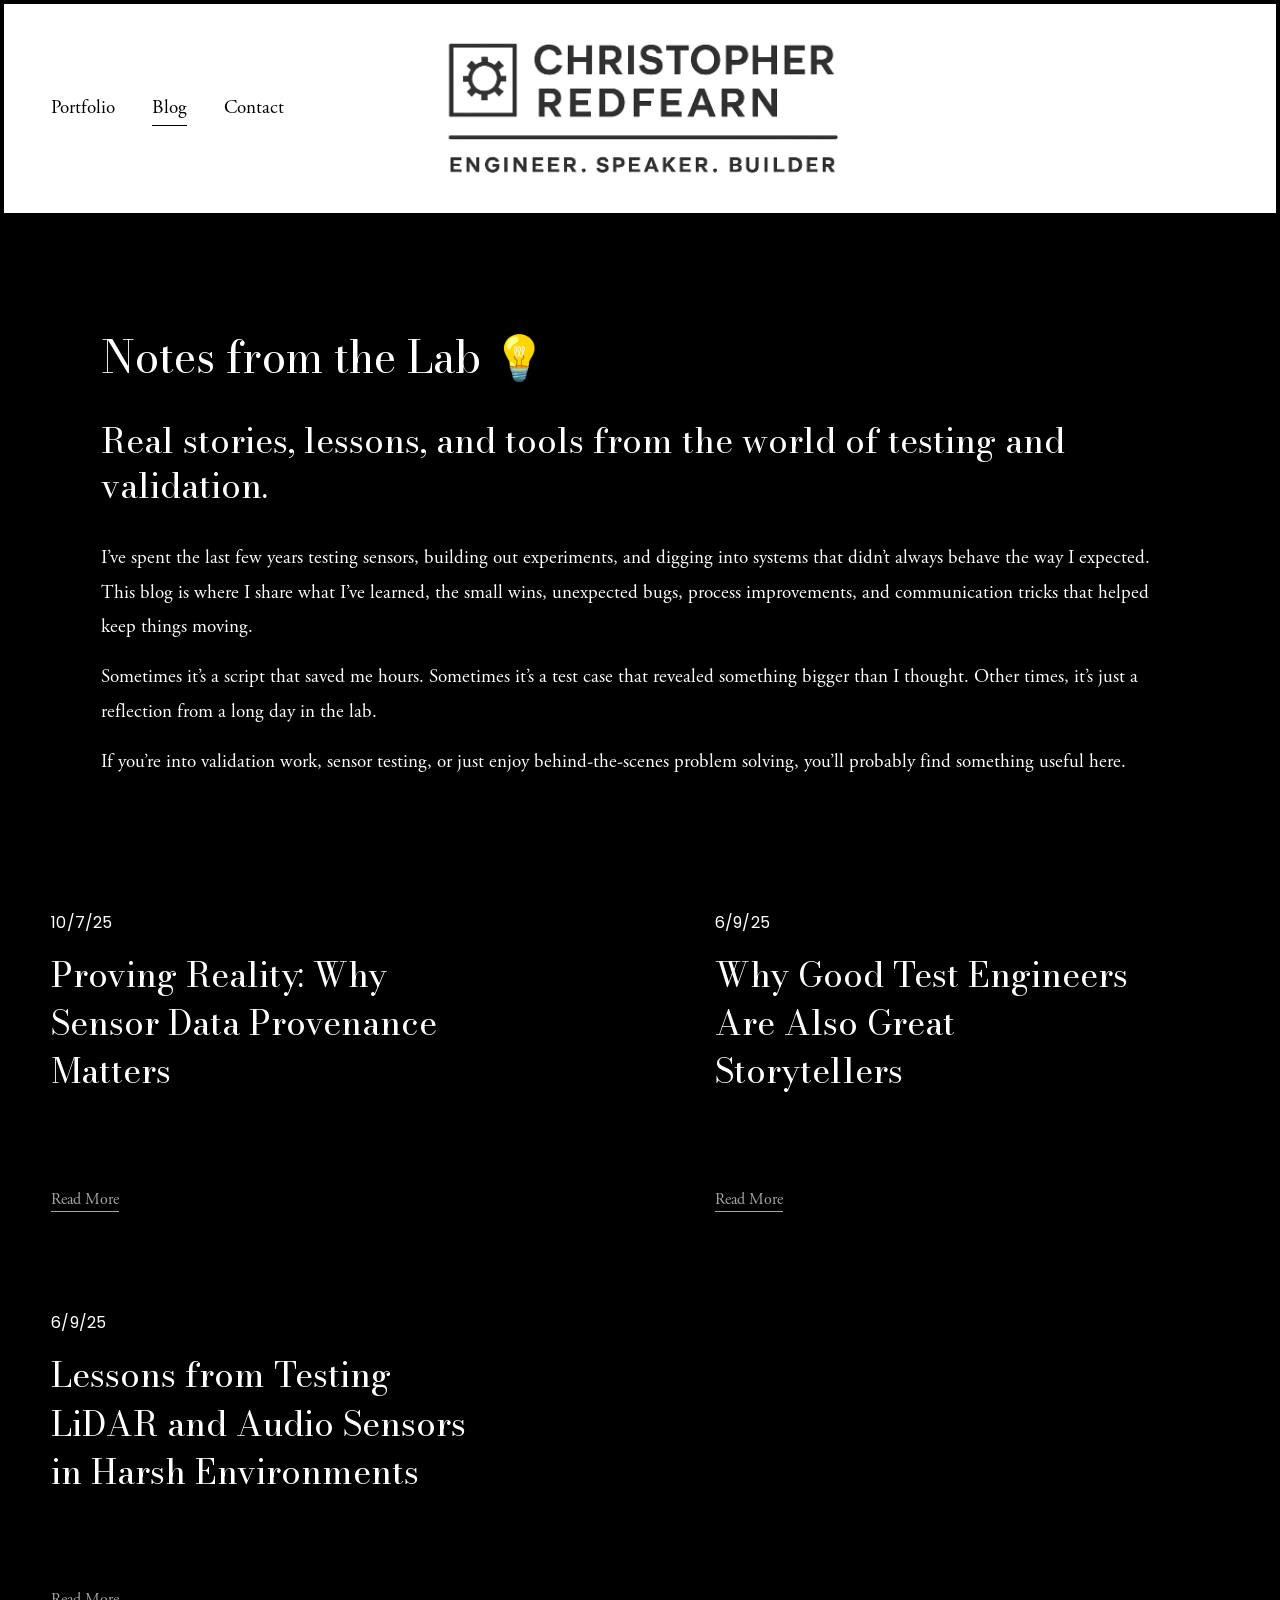
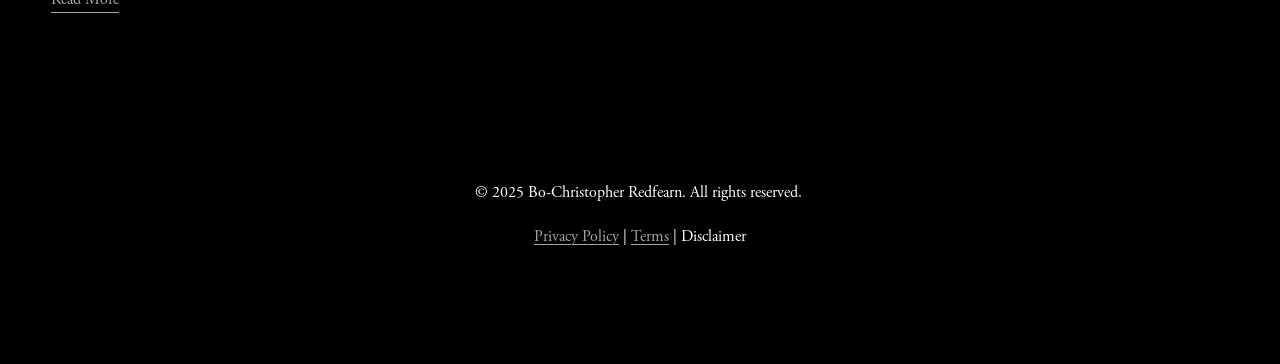
==== blog/index.html @ bc9390ab "Static copy of bochristopherredfearn.com" ====
<!DOCTYPE html><html xmlns:og="http://opengraphprotocol.org/schema/" xmlns:fb="http://www.facebook.com/2008/fbml" lang="en-US" class="yui3-js-enabled wf-adobegaramondpro-n4-active js flexbox canvas canvastext webgl no-touch hashchange history draganddrop rgba hsla multiplebgs backgroundsize borderimage borderradius boxshadow textshadow opacity cssanimations csscolumns cssgradients cssreflections csstransforms no-csstransforms3d csstransitions video audio svg inlinesvg svgclippaths wf-adobegaramondpro-n7-active wf-adobegaramondpro-i7-active wf-active" style="--header-height: 209.828125px; scroll-behavior: smooth; --header-fixed-top-offset: 209.828125px; scroll-padding-top: 244.391px;"><head>
    <meta http-equiv="X-UA-Compatible" content="IE=edge,chrome=1">
    <meta name="viewport" content="width=device-width, initial-scale=1">
    <!-- This is Squarespace. --><!-- bat-seahorse-wntn -->
<base href="">
<meta charset="utf-8">
<title>Blog | Discover Reliable Sensing Solutions — Christopher Redfearn | Engineer. Speaker. Builder.</title>
<meta http-equiv="Accept-CH" content="Sec-CH-UA-Platform-Version, Sec-CH-UA-Model"><link rel="icon" type="image/x-icon" href="/assets/f6f9150717e1ac7b.ico">
<link rel="canonical" href="/blog">
<meta property="og:site_name" content="Christopher Redfearn | Engineer. Speaker. Builder.">
<meta property="og:title" content="Blog | Discover Reliable Sensing Solutions — Christopher Redfearn | Engineer. Speaker. Builder.">
<meta property="og:url" content="/blog">
<meta property="og:type" content="website">
<meta property="og:description" content="Learn about testing LiDAR and audio sensors in harsh conditions to ensure accuracy and reliability for autonomous systems. Strategies for real-world validation.">
<meta itemprop="name" content="Blog | Discover Reliable Sensing Solutions — Christopher Redfearn | Engineer. Speaker. Builder.">
<meta itemprop="url" content="/blog">
<meta itemprop="description" content="Learn about testing LiDAR and audio sensors in harsh conditions to ensure accuracy and reliability for autonomous systems. Strategies for real-world validation.">
<meta name="twitter:title" content="Blog | Discover Reliable Sensing Solutions — Christopher Redfearn | Engineer. Speaker. Builder.">
<meta name="twitter:url" content="/blog">
<meta name="twitter:card" content="summary">
<meta name="twitter:description" content="Learn about testing LiDAR and audio sensors in harsh conditions to ensure accuracy and reliability for autonomous systems. Strategies for real-world validation.">
<meta name="description" content="Learn about testing LiDAR and audio sensors in harsh conditions to ensure accuracy and reliability for autonomous systems. Strategies for real-world validation.">





<style>@keyframes fonts-loading { 0%, 99% { color: transparent; } } html.wf-loading * { animation: fonts-loading 3s; }</style>

<style data-sqsp-font-ids="6a3126957d426c0f4007ee6c,6a3139e4691a2d058d1a1be6">
/* math */
@font-face {
  font-family: 'Bodoni Moda';
  font-style: italic;
  font-weight: 400;
  font-display: swap;
  src: url('/assets/5d1b0fdc370d5fe9.woff2') format('woff2');
  unicode-range: U+0302-0303, U+0305, U+0307-0308, U+0310, U+0312, U+0315, U+031A, U+0326-0327, U+032C, U+032F-0330, U+0332-0333, U+0338, U+033A, U+0346, U+034D, U+0391-03A1, U+03A3-03A9, U+03B1-03C9, U+03D1, U+03D5-03D6, U+03F0-03F1, U+03F4-03F5, U+2016-2017, U+2034-2038, U+203C, U+2040, U+2043, U+2047, U+2050, U+2057, U+205F, U+2070-2071, U+2074-208E, U+2090-209C, U+20D0-20DC, U+20E1, U+20E5-20EF, U+2100-2112, U+2114-2115, U+2117-2121, U+2123-214F, U+2190, U+2192, U+2194-21AE, U+21B0-21E5, U+21F1-21F2, U+21F4-2211, U+2213-2214, U+2216-22FF, U+2308-230B, U+2310, U+2319, U+231C-2321, U+2336-237A, U+237C, U+2395, U+239B-23B7, U+23D0, U+23DC-23E1, U+2474-2475, U+25AF, U+25B3, U+25B7, U+25BD, U+25C1, U+25CA, U+25CC, U+25FB, U+266D-266F, U+27C0-27FF, U+2900-2AFF, U+2B0E-2B11, U+2B30-2B4C, U+2BFE, U+3030, U+FF5B, U+FF5D, U+1D400-1D7FF, U+1EE00-1EEFF;
}
/* latin-ext */
@font-face {
  font-family: 'Bodoni Moda';
  font-style: italic;
  font-weight: 400;
  font-display: swap;
  src: url('/assets/073b9c43ab031153.woff2') format('woff2');
  unicode-range: U+0100-02BA, U+02BD-02C5, U+02C7-02CC, U+02CE-02D7, U+02DD-02FF, U+0304, U+0308, U+0329, U+1D00-1DBF, U+1E00-1E9F, U+1EF2-1EFF, U+2020, U+20A0-20AB, U+20AD-20C0, U+2113, U+2C60-2C7F, U+A720-A7FF;
}
/* latin */
@font-face {
  font-family: 'Bodoni Moda';
  font-style: italic;
  font-weight: 400;
  font-display: swap;
  src: url('/assets/76e70bf572fa9464.woff2') format('woff2');
  unicode-range: U+0000-00FF, U+0131, U+0152-0153, U+02BB-02BC, U+02C6, U+02DA, U+02DC, U+0304, U+0308, U+0329, U+2000-206F, U+20AC, U+2122, U+2191, U+2193, U+2212, U+2215, U+FEFF, U+FFFD;
}
/* symbols */
@font-face {
  font-family: 'Bodoni Moda';
  font-style: italic;
  font-weight: 400;
  font-display: swap;
  src: url('/assets/608399eb45de8d73.woff2') format('woff2');
  unicode-range: U+0001-000C, U+000E-001F, U+007F-009F, U+20DD-20E0, U+20E2-20E4, U+2150-218F, U+2190, U+2192, U+2194-2199, U+21AF, U+21E6-21F0, U+21F3, U+2218-2219, U+2299, U+22C4-22C6, U+2300-243F, U+2440-244A, U+2460-24FF, U+25A0-27BF, U+2800-28FF, U+2921-2922, U+2981, U+29BF, U+29EB, U+2B00-2BFF, U+4DC0-4DFF, U+FFF9-FFFB, U+10140-1018E, U+10190-1019C, U+101A0, U+101D0-101FD, U+102E0-102FB, U+10E60-10E7E, U+1D2C0-1D2D3, U+1D2E0-1D37F, U+1F000-1F0FF, U+1F100-1F1AD, U+1F1E6-1F1FF, U+1F30D-1F30F, U+1F315, U+1F31C, U+1F31E, U+1F320-1F32C, U+1F336, U+1F378, U+1F37D, U+1F382, U+1F393-1F39F, U+1F3A7-1F3A8, U+1F3AC-1F3AF, U+1F3C2, U+1F3C4-1F3C6, U+1F3CA-1F3CE, U+1F3D4-1F3E0, U+1F3ED, U+1F3F1-1F3F3, U+1F3F5-1F3F7, U+1F408, U+1F415, U+1F41F, U+1F426, U+1F43F, U+1F441-1F442, U+1F444, U+1F446-1F449, U+1F44C-1F44E, U+1F453, U+1F46A, U+1F47D, U+1F4A3, U+1F4B0, U+1F4B3, U+1F4B9, U+1F4BB, U+1F4BF, U+1F4C8-1F4CB, U+1F4D6, U+1F4DA, U+1F4DF, U+1F4E3-1F4E6, U+1F4EA-1F4ED, U+1F4F7, U+1F4F9-1F4FB, U+1F4FD-1F4FE, U+1F503, U+1F507-1F50B, U+1F50D, U+1F512-1F513, U+1F53E-1F54A, U+1F54F-1F5FA, U+1F610, U+1F650-1F67F, U+1F687, U+1F68D, U+1F691, U+1F694, U+1F698, U+1F6AD, U+1F6B2, U+1F6B9-1F6BA, U+1F6BC, U+1F6C6-1F6CF, U+1F6D3-1F6D7, U+1F6E0-1F6EA, U+1F6F0-1F6F3, U+1F6F7-1F6FC, U+1F700-1F7FF, U+1F800-1F80B, U+1F810-1F847, U+1F850-1F859, U+1F860-1F887, U+1F890-1F8AD, U+1F8B0-1F8BB, U+1F8C0-1F8C1, U+1F900-1F90B, U+1F93B, U+1F946, U+1F984, U+1F996, U+1F9E9, U+1FA00-1FA6F, U+1FA70-1FA7C, U+1FA80-1FA89, U+1FA8F-1FAC6, U+1FACE-1FADC, U+1FADF-1FAE9, U+1FAF0-1FAF8, U+1FB00-1FBFF;
}
/* latin-ext */
@font-face {
  font-family: 'Poppins';
  font-style: italic;
  font-weight: 400;
  font-display: swap;
  src: url('/assets/e8e02c8c08f92d77.woff2') format('woff2');
  unicode-range: U+0100-02BA, U+02BD-02C5, U+02C7-02CC, U+02CE-02D7, U+02DD-02FF, U+0304, U+0308, U+0329, U+1D00-1DBF, U+1E00-1E9F, U+1EF2-1EFF, U+2020, U+20A0-20AB, U+20AD-20C0, U+2113, U+2C60-2C7F, U+A720-A7FF;
}
/* latin */
@font-face {
  font-family: 'Poppins';
  font-style: italic;
  font-weight: 400;
  font-display: swap;
  src: url('/assets/d65b8c06118e5c77.woff2') format('woff2');
  unicode-range: U+0000-00FF, U+0131, U+0152-0153, U+02BB-02BC, U+02C6, U+02DA, U+02DC, U+0304, U+0308, U+0329, U+2000-206F, U+20AC, U+2122, U+2191, U+2193, U+2212, U+2215, U+FEFF, U+FFFD;
}
/* devanagari */
@font-face {
  font-family: 'Poppins';
  font-style: italic;
  font-weight: 400;
  font-display: swap;
  src: url('/assets/f319ce36470b2554.woff2') format('woff2');
  unicode-range: U+0900-097F, U+1CD0-1CF9, U+200C-200D, U+20A8, U+20B9, U+20F0, U+25CC, U+A830-A839, U+A8E0-A8FF, U+11B00-11B09;
}
/* latin */
@font-face {
  font-family: 'Poppins';
  font-style: normal;
  font-weight: 700;
  font-display: swap;
  src: url('/assets/738b906443717af4.woff2') format('woff2');
  unicode-range: U+0000-00FF, U+0131, U+0152-0153, U+02BB-02BC, U+02C6, U+02DA, U+02DC, U+0304, U+0308, U+0329, U+2000-206F, U+20AC, U+2122, U+2191, U+2193, U+2212, U+2215, U+FEFF, U+FFFD;
}
/* devanagari */
@font-face {
  font-family: 'Poppins';
  font-style: normal;
  font-weight: 700;
  font-display: swap;
  src: url('/assets/9ff842352d5ff859.woff2') format('woff2');
  unicode-range: U+0900-097F, U+1CD0-1CF9, U+200C-200D, U+20A8, U+20B9, U+20F0, U+25CC, U+A830-A839, U+A8E0-A8FF, U+11B00-11B09;
}
/* latin-ext */
@font-face {
  font-family: 'Poppins';
  font-style: normal;
  font-weight: 700;
  font-display: swap;
  src: url('/assets/d740d3fc0d05905d.woff2') format('woff2');
  unicode-range: U+0100-02BA, U+02BD-02C5, U+02C7-02CC, U+02CE-02D7, U+02DD-02FF, U+0304, U+0308, U+0329, U+1D00-1DBF, U+1E00-1E9F, U+1EF2-1EFF, U+2020, U+20A0-20AB, U+20AD-20C0, U+2113, U+2C60-2C7F, U+A720-A7FF;
}
/* math */
@font-face {
  font-family: 'Bodoni Moda';
  font-style: italic;
  font-weight: 700;
  font-display: swap;
  src: url('/assets/d655c128f980f53b.woff2') format('woff2');
  unicode-range: U+0302-0303, U+0305, U+0307-0308, U+0310, U+0312, U+0315, U+031A, U+0326-0327, U+032C, U+032F-0330, U+0332-0333, U+0338, U+033A, U+0346, U+034D, U+0391-03A1, U+03A3-03A9, U+03B1-03C9, U+03D1, U+03D5-03D6, U+03F0-03F1, U+03F4-03F5, U+2016-2017, U+2034-2038, U+203C, U+2040, U+2043, U+2047, U+2050, U+2057, U+205F, U+2070-2071, U+2074-208E, U+2090-209C, U+20D0-20DC, U+20E1, U+20E5-20EF, U+2100-2112, U+2114-2115, U+2117-2121, U+2123-214F, U+2190, U+2192, U+2194-21AE, U+21B0-21E5, U+21F1-21F2, U+21F4-2211, U+2213-2214, U+2216-22FF, U+2308-230B, U+2310, U+2319, U+231C-2321, U+2336-237A, U+237C, U+2395, U+239B-23B7, U+23D0, U+23DC-23E1, U+2474-2475, U+25AF, U+25B3, U+25B7, U+25BD, U+25C1, U+25CA, U+25CC, U+25FB, U+266D-266F, U+27C0-27FF, U+2900-2AFF, U+2B0E-2B11, U+2B30-2B4C, U+2BFE, U+3030, U+FF5B, U+FF5D, U+1D400-1D7FF, U+1EE00-1EEFF;
}
/* latin-ext */
@font-face {
  font-family: 'Bodoni Moda';
  font-style: italic;
  font-weight: 700;
  font-display: swap;
  src: url('/assets/d22c85ced77075d0.woff2') format('woff2');
  unicode-range: U+0100-02BA, U+02BD-02C5, U+02C7-02CC, U+02CE-02D7, U+02DD-02FF, U+0304, U+0308, U+0329, U+1D00-1DBF, U+1E00-1E9F, U+1EF2-1EFF, U+2020, U+20A0-20AB, U+20AD-20C0, U+2113, U+2C60-2C7F, U+A720-A7FF;
}
/* latin */
@font-face {
  font-family: 'Bodoni Moda';
  font-style: italic;
  font-weight: 700;
  font-display: swap;
  src: url('/assets/7f8d2ffa83fec4c1.woff2') format('woff2');
  unicode-range: U+0000-00FF, U+0131, U+0152-0153, U+02BB-02BC, U+02C6, U+02DA, U+02DC, U+0304, U+0308, U+0329, U+2000-206F, U+20AC, U+2122, U+2191, U+2193, U+2212, U+2215, U+FEFF, U+FFFD;
}
/* symbols */
@font-face {
  font-family: 'Bodoni Moda';
  font-style: italic;
  font-weight: 700;
  font-display: swap;
  src: url('/assets/b480bc3139e97af6.woff2') format('woff2');
  unicode-range: U+0001-000C, U+000E-001F, U+007F-009F, U+20DD-20E0, U+20E2-20E4, U+2150-218F, U+2190, U+2192, U+2194-2199, U+21AF, U+21E6-21F0, U+21F3, U+2218-2219, U+2299, U+22C4-22C6, U+2300-243F, U+2440-244A, U+2460-24FF, U+25A0-27BF, U+2800-28FF, U+2921-2922, U+2981, U+29BF, U+29EB, U+2B00-2BFF, U+4DC0-4DFF, U+FFF9-FFFB, U+10140-1018E, U+10190-1019C, U+101A0, U+101D0-101FD, U+102E0-102FB, U+10E60-10E7E, U+1D2C0-1D2D3, U+1D2E0-1D37F, U+1F000-1F0FF, U+1F100-1F1AD, U+1F1E6-1F1FF, U+1F30D-1F30F, U+1F315, U+1F31C, U+1F31E, U+1F320-1F32C, U+1F336, U+1F378, U+1F37D, U+1F382, U+1F393-1F39F, U+1F3A7-1F3A8, U+1F3AC-1F3AF, U+1F3C2, U+1F3C4-1F3C6, U+1F3CA-1F3CE, U+1F3D4-1F3E0, U+1F3ED, U+1F3F1-1F3F3, U+1F3F5-1F3F7, U+1F408, U+1F415, U+1F41F, U+1F426, U+1F43F, U+1F441-1F442, U+1F444, U+1F446-1F449, U+1F44C-1F44E, U+1F453, U+1F46A, U+1F47D, U+1F4A3, U+1F4B0, U+1F4B3, U+1F4B9, U+1F4BB, U+1F4BF, U+1F4C8-1F4CB, U+1F4D6, U+1F4DA, U+1F4DF, U+1F4E3-1F4E6, U+1F4EA-1F4ED, U+1F4F7, U+1F4F9-1F4FB, U+1F4FD-1F4FE, U+1F503, U+1F507-1F50B, U+1F50D, U+1F512-1F513, U+1F53E-1F54A, U+1F54F-1F5FA, U+1F610, U+1F650-1F67F, U+1F687, U+1F68D, U+1F691, U+1F694, U+1F698, U+1F6AD, U+1F6B2, U+1F6B9-1F6BA, U+1F6BC, U+1F6C6-1F6CF, U+1F6D3-1F6D7, U+1F6E0-1F6EA, U+1F6F0-1F6F3, U+1F6F7-1F6FC, U+1F700-1F7FF, U+1F800-1F80B, U+1F810-1F847, U+1F850-1F859, U+1F860-1F887, U+1F890-1F8AD, U+1F8B0-1F8BB, U+1F8C0-1F8C1, U+1F900-1F90B, U+1F93B, U+1F946, U+1F984, U+1F996, U+1F9E9, U+1FA00-1FA6F, U+1FA70-1FA7C, U+1FA80-1FA89, U+1FA8F-1FAC6, U+1FACE-1FADC, U+1FADF-1FAE9, U+1FAF0-1FAF8, U+1FB00-1FBFF;
}
/* latin-ext */
@font-face {
  font-family: 'Poppins';
  font-style: italic;
  font-weight: 700;
  font-display: swap;
  src: url('/assets/3dbc0a3a10454c5c.woff2') format('woff2');
  unicode-range: U+0100-02BA, U+02BD-02C5, U+02C7-02CC, U+02CE-02D7, U+02DD-02FF, U+0304, U+0308, U+0329, U+1D00-1DBF, U+1E00-1E9F, U+1EF2-1EFF, U+2020, U+20A0-20AB, U+20AD-20C0, U+2113, U+2C60-2C7F, U+A720-A7FF;
}
/* devanagari */
@font-face {
  font-family: 'Poppins';
  font-style: italic;
  font-weight: 700;
  font-display: swap;
  src: url('/assets/5b0dd19e1598408f.woff2') format('woff2');
  unicode-range: U+0900-097F, U+1CD0-1CF9, U+200C-200D, U+20A8, U+20B9, U+20F0, U+25CC, U+A830-A839, U+A8E0-A8FF, U+11B00-11B09;
}
/* latin */
@font-face {
  font-family: 'Poppins';
  font-style: italic;
  font-weight: 700;
  font-display: swap;
  src: url('/assets/35d7309a06e6aeb8.woff2') format('woff2');
  unicode-range: U+0000-00FF, U+0131, U+0152-0153, U+02BB-02BC, U+02C6, U+02DA, U+02DC, U+0304, U+0308, U+0329, U+2000-206F, U+20AC, U+2122, U+2191, U+2193, U+2212, U+2215, U+FEFF, U+FFFD;
}
/* math */
@font-face {
  font-family: 'Bodoni Moda';
  font-style: normal;
  font-weight: 700;
  font-display: swap;
  src: url('/assets/ab58a1b2ef4b4738.woff2') format('woff2');
  unicode-range: U+0302-0303, U+0305, U+0307-0308, U+0310, U+0312, U+0315, U+031A, U+0326-0327, U+032C, U+032F-0330, U+0332-0333, U+0338, U+033A, U+0346, U+034D, U+0391-03A1, U+03A3-03A9, U+03B1-03C9, U+03D1, U+03D5-03D6, U+03F0-03F1, U+03F4-03F5, U+2016-2017, U+2034-2038, U+203C, U+2040, U+2043, U+2047, U+2050, U+2057, U+205F, U+2070-2071, U+2074-208E, U+2090-209C, U+20D0-20DC, U+20E1, U+20E5-20EF, U+2100-2112, U+2114-2115, U+2117-2121, U+2123-214F, U+2190, U+2192, U+2194-21AE, U+21B0-21E5, U+21F1-21F2, U+21F4-2211, U+2213-2214, U+2216-22FF, U+2308-230B, U+2310, U+2319, U+231C-2321, U+2336-237A, U+237C, U+2395, U+239B-23B7, U+23D0, U+23DC-23E1, U+2474-2475, U+25AF, U+25B3, U+25B7, U+25BD, U+25C1, U+25CA, U+25CC, U+25FB, U+266D-266F, U+27C0-27FF, U+2900-2AFF, U+2B0E-2B11, U+2B30-2B4C, U+2BFE, U+3030, U+FF5B, U+FF5D, U+1D400-1D7FF, U+1EE00-1EEFF;
}
/* latin */
@font-face {
  font-family: 'Bodoni Moda';
  font-style: normal;
  font-weight: 700;
  font-display: swap;
  src: url('/assets/f8fa4c29ae0fd043.woff2') format('woff2');
  unicode-range: U+0000-00FF, U+0131, U+0152-0153, U+02BB-02BC, U+02C6, U+02DA, U+02DC, U+0304, U+0308, U+0329, U+2000-206F, U+20AC, U+2122, U+2191, U+2193, U+2212, U+2215, U+FEFF, U+FFFD;
}
/* symbols */
@font-face {
  font-family: 'Bodoni Moda';
  font-style: normal;
  font-weight: 700;
  font-display: swap;
  src: url('/assets/dbddb34c991b50cf.woff2') format('woff2');
  unicode-range: U+0001-000C, U+000E-001F, U+007F-009F, U+20DD-20E0, U+20E2-20E4, U+2150-218F, U+2190, U+2192, U+2194-2199, U+21AF, U+21E6-21F0, U+21F3, U+2218-2219, U+2299, U+22C4-22C6, U+2300-243F, U+2440-244A, U+2460-24FF, U+25A0-27BF, U+2800-28FF, U+2921-2922, U+2981, U+29BF, U+29EB, U+2B00-2BFF, U+4DC0-4DFF, U+FFF9-FFFB, U+10140-1018E, U+10190-1019C, U+101A0, U+101D0-101FD, U+102E0-102FB, U+10E60-10E7E, U+1D2C0-1D2D3, U+1D2E0-1D37F, U+1F000-1F0FF, U+1F100-1F1AD, U+1F1E6-1F1FF, U+1F30D-1F30F, U+1F315, U+1F31C, U+1F31E, U+1F320-1F32C, U+1F336, U+1F378, U+1F37D, U+1F382, U+1F393-1F39F, U+1F3A7-1F3A8, U+1F3AC-1F3AF, U+1F3C2, U+1F3C4-1F3C6, U+1F3CA-1F3CE, U+1F3D4-1F3E0, U+1F3ED, U+1F3F1-1F3F3, U+1F3F5-1F3F7, U+1F408, U+1F415, U+1F41F, U+1F426, U+1F43F, U+1F441-1F442, U+1F444, U+1F446-1F449, U+1F44C-1F44E, U+1F453, U+1F46A, U+1F47D, U+1F4A3, U+1F4B0, U+1F4B3, U+1F4B9, U+1F4BB, U+1F4BF, U+1F4C8-1F4CB, U+1F4D6, U+1F4DA, U+1F4DF, U+1F4E3-1F4E6, U+1F4EA-1F4ED, U+1F4F7, U+1F4F9-1F4FB, U+1F4FD-1F4FE, U+1F503, U+1F507-1F50B, U+1F50D, U+1F512-1F513, U+1F53E-1F54A, U+1F54F-1F5FA, U+1F610, U+1F650-1F67F, U+1F687, U+1F68D, U+1F691, U+1F694, U+1F698, U+1F6AD, U+1F6B2, U+1F6B9-1F6BA, U+1F6BC, U+1F6C6-1F6CF, U+1F6D3-1F6D7, U+1F6E0-1F6EA, U+1F6F0-1F6F3, U+1F6F7-1F6FC, U+1F700-1F7FF, U+1F800-1F80B, U+1F810-1F847, U+1F850-1F859, U+1F860-1F887, U+1F890-1F8AD, U+1F8B0-1F8BB, U+1F8C0-1F8C1, U+1F900-1F90B, U+1F93B, U+1F946, U+1F984, U+1F996, U+1F9E9, U+1FA00-1FA6F, U+1FA70-1FA7C, U+1FA80-1FA89, U+1FA8F-1FAC6, U+1FACE-1FADC, U+1FADF-1FAE9, U+1FAF0-1FAF8, U+1FB00-1FBFF;
}
/* latin-ext */
@font-face {
  font-family: 'Bodoni Moda';
  font-style: normal;
  font-weight: 700;
  font-display: swap;
  src: url('/assets/7aa6e1bb97c9e32d.woff2') format('woff2');
  unicode-range: U+0100-02BA, U+02BD-02C5, U+02C7-02CC, U+02CE-02D7, U+02DD-02FF, U+0304, U+0308, U+0329, U+1D00-1DBF, U+1E00-1E9F, U+1EF2-1EFF, U+2020, U+20A0-20AB, U+20AD-20C0, U+2113, U+2C60-2C7F, U+A720-A7FF;
}
/* latin-ext */
@font-face {
  font-family: 'Poppins';
  font-style: normal;
  font-weight: 400;
  font-display: swap;
  src: url('/assets/48ab9aa71536a532.woff2') format('woff2');
  unicode-range: U+0100-02BA, U+02BD-02C5, U+02C7-02CC, U+02CE-02D7, U+02DD-02FF, U+0304, U+0308, U+0329, U+1D00-1DBF, U+1E00-1E9F, U+1EF2-1EFF, U+2020, U+20A0-20AB, U+20AD-20C0, U+2113, U+2C60-2C7F, U+A720-A7FF;
}
/* latin */
@font-face {
  font-family: 'Poppins';
  font-style: normal;
  font-weight: 400;
  font-display: swap;
  src: url('/assets/cb70f0a787af69e8.woff2') format('woff2');
  unicode-range: U+0000-00FF, U+0131, U+0152-0153, U+02BB-02BC, U+02C6, U+02DA, U+02DC, U+0304, U+0308, U+0329, U+2000-206F, U+20AC, U+2122, U+2191, U+2193, U+2212, U+2215, U+FEFF, U+FFFD;
}
/* devanagari */
@font-face {
  font-family: 'Poppins';
  font-style: normal;
  font-weight: 400;
  font-display: swap;
  src: url('/assets/204bab0e71f51d97.woff2') format('woff2');
  unicode-range: U+0900-097F, U+1CD0-1CF9, U+200C-200D, U+20A8, U+20B9, U+20F0, U+25CC, U+A830-A839, U+A8E0-A8FF, U+11B00-11B09;
}
/* latin */
@font-face {
  font-family: 'Bodoni Moda';
  font-style: normal;
  font-weight: 400;
  font-display: swap;
  src: url('/assets/578d3974a5f9892a.woff2') format('woff2');
  unicode-range: U+0000-00FF, U+0131, U+0152-0153, U+02BB-02BC, U+02C6, U+02DA, U+02DC, U+0304, U+0308, U+0329, U+2000-206F, U+20AC, U+2122, U+2191, U+2193, U+2212, U+2215, U+FEFF, U+FFFD;
}
/* latin-ext */
@font-face {
  font-family: 'Bodoni Moda';
  font-style: normal;
  font-weight: 400;
  font-display: swap;
  src: url('/assets/acab89b6caafd4e6.woff2') format('woff2');
  unicode-range: U+0100-02BA, U+02BD-02C5, U+02C7-02CC, U+02CE-02D7, U+02DD-02FF, U+0304, U+0308, U+0329, U+1D00-1DBF, U+1E00-1E9F, U+1EF2-1EFF, U+2020, U+20A0-20AB, U+20AD-20C0, U+2113, U+2C60-2C7F, U+A720-A7FF;
}
/* symbols */
@font-face {
  font-family: 'Bodoni Moda';
  font-style: normal;
  font-weight: 400;
  font-display: swap;
  src: url('/assets/5623e8b5ea9bf6d5.woff2') format('woff2');
  unicode-range: U+0001-000C, U+000E-001F, U+007F-009F, U+20DD-20E0, U+20E2-20E4, U+2150-218F, U+2190, U+2192, U+2194-2199, U+21AF, U+21E6-21F0, U+21F3, U+2218-2219, U+2299, U+22C4-22C6, U+2300-243F, U+2440-244A, U+2460-24FF, U+25A0-27BF, U+2800-28FF, U+2921-2922, U+2981, U+29BF, U+29EB, U+2B00-2BFF, U+4DC0-4DFF, U+FFF9-FFFB, U+10140-1018E, U+10190-1019C, U+101A0, U+101D0-101FD, U+102E0-102FB, U+10E60-10E7E, U+1D2C0-1D2D3, U+1D2E0-1D37F, U+1F000-1F0FF, U+1F100-1F1AD, U+1F1E6-1F1FF, U+1F30D-1F30F, U+1F315, U+1F31C, U+1F31E, U+1F320-1F32C, U+1F336, U+1F378, U+1F37D, U+1F382, U+1F393-1F39F, U+1F3A7-1F3A8, U+1F3AC-1F3AF, U+1F3C2, U+1F3C4-1F3C6, U+1F3CA-1F3CE, U+1F3D4-1F3E0, U+1F3ED, U+1F3F1-1F3F3, U+1F3F5-1F3F7, U+1F408, U+1F415, U+1F41F, U+1F426, U+1F43F, U+1F441-1F442, U+1F444, U+1F446-1F449, U+1F44C-1F44E, U+1F453, U+1F46A, U+1F47D, U+1F4A3, U+1F4B0, U+1F4B3, U+1F4B9, U+1F4BB, U+1F4BF, U+1F4C8-1F4CB, U+1F4D6, U+1F4DA, U+1F4DF, U+1F4E3-1F4E6, U+1F4EA-1F4ED, U+1F4F7, U+1F4F9-1F4FB, U+1F4FD-1F4FE, U+1F503, U+1F507-1F50B, U+1F50D, U+1F512-1F513, U+1F53E-1F54A, U+1F54F-1F5FA, U+1F610, U+1F650-1F67F, U+1F687, U+1F68D, U+1F691, U+1F694, U+1F698, U+1F6AD, U+1F6B2, U+1F6B9-1F6BA, U+1F6BC, U+1F6C6-1F6CF, U+1F6D3-1F6D7, U+1F6E0-1F6EA, U+1F6F0-1F6F3, U+1F6F7-1F6FC, U+1F700-1F7FF, U+1F800-1F80B, U+1F810-1F847, U+1F850-1F859, U+1F860-1F887, U+1F890-1F8AD, U+1F8B0-1F8BB, U+1F8C0-1F8C1, U+1F900-1F90B, U+1F93B, U+1F946, U+1F984, U+1F996, U+1F9E9, U+1FA00-1FA6F, U+1FA70-1FA7C, U+1FA80-1FA89, U+1FA8F-1FAC6, U+1FACE-1FADC, U+1FADF-1FAE9, U+1FAF0-1FAF8, U+1FB00-1FBFF;
}
/* math */
@font-face {
  font-family: 'Bodoni Moda';
  font-style: normal;
  font-weight: 400;
  font-display: swap;
  src: url('/assets/b57daa9d560f2320.woff2') format('woff2');
  unicode-range: U+0302-0303, U+0305, U+0307-0308, U+0310, U+0312, U+0315, U+031A, U+0326-0327, U+032C, U+032F-0330, U+0332-0333, U+0338, U+033A, U+0346, U+034D, U+0391-03A1, U+03A3-03A9, U+03B1-03C9, U+03D1, U+03D5-03D6, U+03F0-03F1, U+03F4-03F5, U+2016-2017, U+2034-2038, U+203C, U+2040, U+2043, U+2047, U+2050, U+2057, U+205F, U+2070-2071, U+2074-208E, U+2090-209C, U+20D0-20DC, U+20E1, U+20E5-20EF, U+2100-2112, U+2114-2115, U+2117-2121, U+2123-214F, U+2190, U+2192, U+2194-21AE, U+21B0-21E5, U+21F1-21F2, U+21F4-2211, U+2213-2214, U+2216-22FF, U+2308-230B, U+2310, U+2319, U+231C-2321, U+2336-237A, U+237C, U+2395, U+239B-23B7, U+23D0, U+23DC-23E1, U+2474-2475, U+25AF, U+25B3, U+25B7, U+25BD, U+25C1, U+25CA, U+25CC, U+25FB, U+266D-266F, U+27C0-27FF, U+2900-2AFF, U+2B0E-2B11, U+2B30-2B4C, U+2BFE, U+3030, U+FF5B, U+FF5D, U+1D400-1D7FF, U+1EE00-1EEFF;
}
</style>
<style type="text/css">@font-face{font-family:adobe-garamond-pro;src:url(/assets/c4b62acb965b9e2c) format("woff2"),url(/assets/ec1360e70e63f6dd) format("woff"),url(/assets/4b588d757da30f3c) format("opentype");font-weight:400;font-style:normal;font-stretch:normal;font-display:auto;}@font-face{font-family:adobe-garamond-pro;src:url(/assets/14ee299bc5087a7f) format("woff2"),url(/assets/7a5089219b4e0c14) format("woff"),url(/assets/976bc23a95b8754f) format("opentype");font-weight:700;font-style:normal;font-stretch:normal;font-display:auto;}@font-face{font-family:adobe-garamond-pro;src:url(/assets/dca25975e44f5cd6) format("woff2"),url(/assets/3656a9627a049fdf) format("woff"),url(/assets/85f8dbf6e62008dc) format("opentype");font-weight:700;font-style:italic;font-stretch:normal;font-display:auto;}</style>










<link rel="stylesheet" type="text/css" href="/assets/1eb7edab15a80676.css"><link rel="stylesheet" type="text/css" href="/assets/004bae5a09a79b7e.css"><link rel="stylesheet" type="text/css" href="/assets/e372e060c0f0f974.css">
<link rel="stylesheet" type="text/css" href="/assets/03846e5f5dfdb9d9.css"><link rel="stylesheet" type="text/css" href="/assets/c973a94fb0a87ce4.css">
<!-- End of Squarespace Headers -->
  <link rel="stylesheet" type="text/css" href="/assets/9c52f5084fde2f22.css"><link rel="stylesheet" type="text/css" href="/assets/0c8f3b425444e690.css"></head>

  <body id="collection-6822e4a40c4831114055b0f3" class="primary-button-style-solid primary-button-shape-square secondary-button-style-solid secondary-button-shape-square tertiary-button-style-solid tertiary-button-shape-square form-field-style-solid form-field-shape-square form-field-border-all form-field-hover-focus-outline form-field-checkbox-type-icon form-field-checkbox-fill-solid form-field-checkbox-color-inverted form-field-checkbox-shape-square form-field-checkbox-layout-stack form-field-radio-type-icon form-field-radio-fill-solid form-field-radio-color-normal form-field-radio-shape-pill form-field-radio-layout-stack form-field-survey-fill-solid form-field-survey-color-normal form-field-survey-shape-pill form-submit-button-style-label tweak-global-animations-animation-type-none tweak-global-animations-animation-curve-ease image-block-poster-text-alignment-left image-block-card-content-position-center image-block-card-text-alignment-left image-block-overlap-content-position-center image-block-overlap-text-alignment-left image-block-collage-content-position-center image-block-collage-text-alignment-left image-block-stack-text-alignment-left tweak-blog-alternating-side-by-side-width-full tweak-blog-alternating-side-by-side-image-aspect-ratio-11-square tweak-blog-alternating-side-by-side-text-alignment-left tweak-blog-alternating-side-by-side-read-more-style-show tweak-blog-alternating-side-by-side-image-text-alignment-middle tweak-blog-alternating-side-by-side-delimiter-bullet tweak-blog-alternating-side-by-side-meta-position-top tweak-blog-alternating-side-by-side-primary-meta-categories tweak-blog-alternating-side-by-side-secondary-meta-date tweak-blog-alternating-side-by-side-excerpt-show form-use-theme-colors tweak-global-animations-complexity-level-detailed tweak-global-animations-animation-style-fade tweak-blog-masonry-width-inset tweak-blog-masonry-text-alignment-left tweak-blog-masonry-primary-meta-categories tweak-blog-masonry-secondary-meta-date tweak-blog-masonry-meta-position-top tweak-blog-masonry-read-more-style-show tweak-blog-masonry-delimiter-space tweak-blog-masonry-image-placement-above tweak-blog-masonry-excerpt-show tweak-portfolio-grid-overlay-width-full tweak-portfolio-grid-overlay-height-large tweak-portfolio-grid-overlay-image-aspect-ratio-11-square tweak-portfolio-grid-overlay-text-placement-center tweak-portfolio-grid-overlay-show-text-after-hover tweak-blog-single-column-width-inset tweak-blog-single-column-text-alignment-center tweak-blog-single-column-image-placement-above tweak-blog-single-column-delimiter-bullet tweak-blog-single-column-read-more-style-show tweak-blog-single-column-primary-meta-categories tweak-blog-single-column-secondary-meta-date tweak-blog-single-column-meta-position-top tweak-blog-single-column-content-full-post header-width-full  tweak-fixed-header tweak-fixed-header-style-basic tweak-blog-item-width-medium tweak-blog-item-text-alignment-left tweak-blog-item-meta-position-above-title tweak-blog-item-show-categories tweak-blog-item-show-date tweak-blog-item-show-author-name tweak-blog-item-show-author-profile tweak-blog-item-delimiter-bullet tweak-blog-side-by-side-width-inset tweak-blog-side-by-side-image-placement-left tweak-blog-side-by-side-image-aspect-ratio-11-square tweak-blog-side-by-side-primary-meta-categories tweak-blog-side-by-side-secondary-meta-date tweak-blog-side-by-side-meta-position-top tweak-blog-side-by-side-text-alignment-left tweak-blog-side-by-side-image-text-alignment-middle tweak-blog-side-by-side-read-more-style-show tweak-blog-side-by-side-delimiter-bullet tweak-blog-side-by-side-excerpt-show tweak-events-stacked-width-full tweak-events-stacked-height-large tweak-events-stacked-show-thumbnails tweak-events-stacked-thumbnail-size-32-standard tweak-events-stacked-date-style-with-text tweak-events-stacked-show-time tweak-events-stacked-show-location tweak-events-stacked-show-excerpt tweak-blog-basic-grid-width-full tweak-blog-basic-grid-image-aspect-ratio-32-standard tweak-blog-basic-grid-text-alignment-left tweak-blog-basic-grid-delimiter-bullet tweak-blog-basic-grid-image-placement-above tweak-blog-basic-grid-read-more-style-show tweak-blog-basic-grid-primary-meta-categories tweak-blog-basic-grid-secondary-meta-date tweak-blog-basic-grid-excerpt-show tweak-portfolio-grid-basic-width-full tweak-portfolio-grid-basic-height-small tweak-portfolio-grid-basic-image-aspect-ratio-11-square tweak-portfolio-grid-basic-text-alignment-left tweak-portfolio-grid-basic-hover-effect-fade header-overlay-alignment-center tweak-portfolio-index-background-link-format-stacked tweak-portfolio-index-background-width-full tweak-portfolio-index-background-height-large tweak-portfolio-index-background-vertical-alignment-middle tweak-portfolio-index-background-horizontal-alignment-center tweak-portfolio-index-background-delimiter-none tweak-portfolio-index-background-animation-type-fade tweak-portfolio-index-background-animation-duration-medium tweak-portfolio-hover-follow-layout-inline tweak-portfolio-hover-follow-delimiter-forward-slash tweak-portfolio-hover-follow-animation-type-fade tweak-portfolio-hover-follow-animation-duration-medium tweak-portfolio-hover-static-layout-stacked tweak-portfolio-hover-static-delimiter-forward-slash tweak-portfolio-hover-static-animation-type-scale-up tweak-portfolio-hover-static-animation-duration-medium hide-opentable-icons opentable-style-dark tweak-product-quick-view-button-style-floating tweak-product-quick-view-button-position-bottom tweak-product-quick-view-lightbox-excerpt-display-truncate tweak-product-quick-view-lightbox-show-arrows tweak-product-quick-view-lightbox-show-close-button tweak-product-quick-view-lightbox-controls-weight-light native-currency-code-usd collection-6822e4a40c4831114055b0f3 collection-layout-default collection-type-blog-basic-grid view-list mobile-style-available sqs-seven-one
      
        
          
        
      
     seven-one-global-animations" tabindex="-1" data-animation-state="booted">
    <div id="siteWrapper" class="clearfix site-wrapper">
      
        <div id="floatingCart" class="floating-cart hidden">
          
        </div>
      

      












  <header data-test="header" id="header" class="header theme-col--primary" data-section-theme="" data-controller="Header" data-current-styles="{
&quot;layout&quot;: &quot;brandingCenter&quot;,
&quot;action&quot;: {
&quot;buttonText&quot;: &quot;Get Started&quot;,
&quot;newWindow&quot;: false
},
&quot;showSocial&quot;: false,
&quot;socialOptions&quot;: {
&quot;socialBorderShape&quot;: &quot;none&quot;,
&quot;socialBorderStyle&quot;: &quot;outline&quot;,
&quot;socialBorderThickness&quot;: {
&quot;unit&quot;: &quot;px&quot;,
&quot;value&quot;: 1.0
}
},
&quot;menuOverlayAnimation&quot;: &quot;fade&quot;,
&quot;cartStyle&quot;: &quot;cart&quot;,
&quot;cartText&quot;: &quot;Cart&quot;,
&quot;showEmptyCartState&quot;: true,
&quot;cartOptions&quot;: {
&quot;iconType&quot;: &quot;solid-7&quot;,
&quot;cartBorderShape&quot;: &quot;none&quot;,
&quot;cartBorderStyle&quot;: &quot;outline&quot;,
&quot;cartBorderThickness&quot;: {
&quot;unit&quot;: &quot;px&quot;,
&quot;value&quot;: 1.0
}
},
&quot;showButton&quot;: false,
&quot;showCart&quot;: false,
&quot;showAccountLogin&quot;: false,
&quot;headerStyle&quot;: &quot;solid&quot;,
&quot;languagePicker&quot;: {
&quot;enabled&quot;: false,
&quot;iconEnabled&quot;: false,
&quot;iconType&quot;: &quot;globe&quot;,
&quot;flagShape&quot;: &quot;shiny&quot;,
&quot;languageFlags&quot;: [ ]
},
&quot;iconOptions&quot;: {
&quot;desktopDropdownIconOptions&quot;: {
&quot;size&quot;: {
&quot;unit&quot;: &quot;em&quot;,
&quot;value&quot;: 1.0
},
&quot;iconSpacing&quot;: {
&quot;unit&quot;: &quot;em&quot;,
&quot;value&quot;: 0.35
},
&quot;strokeWidth&quot;: {
&quot;unit&quot;: &quot;px&quot;,
&quot;value&quot;: 1.0
},
&quot;endcapType&quot;: &quot;square&quot;,
&quot;folderDropdownIcon&quot;: &quot;none&quot;,
&quot;languagePickerIcon&quot;: &quot;openArrowHead&quot;
},
&quot;mobileDropdownIconOptions&quot;: {
&quot;size&quot;: {
&quot;unit&quot;: &quot;em&quot;,
&quot;value&quot;: 1.0
},
&quot;iconSpacing&quot;: {
&quot;unit&quot;: &quot;em&quot;,
&quot;value&quot;: 0.15
},
&quot;strokeWidth&quot;: {
&quot;unit&quot;: &quot;px&quot;,
&quot;value&quot;: 0.5
},
&quot;endcapType&quot;: &quot;square&quot;,
&quot;folderDropdownIcon&quot;: &quot;openArrowHead&quot;,
&quot;languagePickerIcon&quot;: &quot;openArrowHead&quot;
}
},
&quot;mobileOptions&quot;: {
&quot;layout&quot;: &quot;logoLeftNavRight&quot;,
&quot;menuIconOptions&quot;: {
&quot;style&quot;: &quot;plus&quot;,
&quot;thickness&quot;: {
&quot;unit&quot;: &quot;px&quot;,
&quot;value&quot;: 3.0
}
}
},
&quot;solidOptions&quot;: {
&quot;headerOpacity&quot;: {
&quot;unit&quot;: &quot;%&quot;,
&quot;value&quot;: 100.0
},
&quot;blurBackground&quot;: {
&quot;enabled&quot;: false,
&quot;blurRadius&quot;: {
&quot;unit&quot;: &quot;px&quot;,
&quot;value&quot;: 12.0
}
},
&quot;backgroundColor&quot;: {
&quot;type&quot;: &quot;SITE_PALETTE_COLOR&quot;,
&quot;sitePaletteColor&quot;: {
&quot;colorName&quot;: &quot;white&quot;,
&quot;alphaModifier&quot;: 1.0
}
},
&quot;navigationColor&quot;: {
&quot;type&quot;: &quot;SITE_PALETTE_COLOR&quot;,
&quot;sitePaletteColor&quot;: {
&quot;colorName&quot;: &quot;black&quot;,
&quot;alphaModifier&quot;: 1.0
}
}
},
&quot;gradientOptions&quot;: {
&quot;gradientType&quot;: &quot;faded&quot;,
&quot;headerOpacity&quot;: {
&quot;unit&quot;: &quot;%&quot;,
&quot;value&quot;: 90.0
},
&quot;blurBackground&quot;: {
&quot;enabled&quot;: false,
&quot;blurRadius&quot;: {
&quot;unit&quot;: &quot;px&quot;,
&quot;value&quot;: 12.0
}
},
&quot;backgroundColor&quot;: {
&quot;type&quot;: &quot;SITE_PALETTE_COLOR&quot;,
&quot;sitePaletteColor&quot;: {
&quot;colorName&quot;: &quot;white&quot;,
&quot;alphaModifier&quot;: 1.0
}
},
&quot;navigationColor&quot;: {
&quot;type&quot;: &quot;SITE_PALETTE_COLOR&quot;,
&quot;sitePaletteColor&quot;: {
&quot;colorName&quot;: &quot;black&quot;,
&quot;alphaModifier&quot;: 1.0
}
}
},
&quot;dropShadowOptions&quot;: {
&quot;enabled&quot;: true,
&quot;blur&quot;: {
&quot;unit&quot;: &quot;px&quot;,
&quot;value&quot;: 12.0
},
&quot;spread&quot;: {
&quot;unit&quot;: &quot;px&quot;,
&quot;value&quot;: 0.0
},
&quot;distance&quot;: {
&quot;unit&quot;: &quot;px&quot;,
&quot;value&quot;: 13.0
}
},
&quot;borderOptions&quot;: {
&quot;enabled&quot;: true,
&quot;position&quot;: &quot;allSides&quot;,
&quot;thickness&quot;: {
&quot;unit&quot;: &quot;px&quot;,
&quot;value&quot;: 4.0
},
&quot;color&quot;: {
&quot;type&quot;: &quot;SITE_PALETTE_COLOR&quot;,
&quot;sitePaletteColor&quot;: {
&quot;colorName&quot;: &quot;black&quot;,
&quot;alphaModifier&quot;: 1.0
}
}
},
&quot;showPromotedElement&quot;: false,
&quot;buttonVariant&quot;: &quot;primary&quot;,
&quot;blurBackground&quot;: {
&quot;enabled&quot;: false,
&quot;blurRadius&quot;: {
&quot;unit&quot;: &quot;px&quot;,
&quot;value&quot;: 12.0
}
},
&quot;headerOpacity&quot;: {
&quot;unit&quot;: &quot;%&quot;,
&quot;value&quot;: 100.0
}
}" data-section-id="header" data-header-style="solid" data-language-picker="{
&quot;enabled&quot;: false,
&quot;iconEnabled&quot;: false,
&quot;iconType&quot;: &quot;globe&quot;,
&quot;flagShape&quot;: &quot;shiny&quot;,
&quot;languageFlags&quot;: [ ]
}" data-first-focusable-element="" tabindex="-1" style="
      
      
        --headerBorderColor: hsla(var(--black-hsl), 1);
      
      
        --solidHeaderBackgroundColor: hsla(var(--white-hsl), 1);
      
      
        --solidHeaderNavigationColor: hsla(var(--black-hsl), 1);
      
      
        --gradientHeaderBackgroundColor: hsla(var(--white-hsl), 1);
      
      
        --gradientHeaderNavigationColor: hsla(var(--black-hsl), 1);
      
    " data-controllers-bound="Header">
    <svg style="display:none" viewBox="0 0 22 22" xmlns="http://www.w3.org/2000/svg">
  <symbol id="circle">
    <path d="M11.5 17C14.5376 17 17 14.5376 17 11.5C17 8.46243 14.5376 6 11.5 6C8.46243 6 6 8.46243 6 11.5C6 14.5376 8.46243 17 11.5 17Z" fill="none"></path>
  </symbol>

  <symbol id="circleFilled">
    <path d="M11.5 17C14.5376 17 17 14.5376 17 11.5C17 8.46243 14.5376 6 11.5 6C8.46243 6 6 8.46243 6 11.5C6 14.5376 8.46243 17 11.5 17Z"></path>
  </symbol>

  <symbol id="dash">
    <path d="M11 11H19H3"></path>
  </symbol>

  <symbol id="squareFilled">
    <rect x="6" y="6" width="11" height="11"></rect>
  </symbol>

  <symbol id="square">
    <rect x="7" y="7" width="9" height="9" fill="none" stroke="inherit"></rect>
  </symbol>
  
  <symbol id="plus">
    <path d="M11 3V19"></path>
    <path d="M19 11L3 11"></path>
  </symbol>
  
  <symbol id="closedArrow">
    <path d="M11 11V2M11 18.1797L17 11.1477L5 11.1477L11 18.1797Z" fill="none"></path>
  </symbol>
  
  <symbol id="closedArrowFilled">
    <path d="M11 11L11 2" stroke="inherit" fill="none"></path>
    <path fill-rule="evenodd" clip-rule="evenodd" d="M2.74695 9.38428L19.038 9.38428L10.8925 19.0846L2.74695 9.38428Z" stroke-width="1"></path>
  </symbol>
  
  <symbol id="closedArrowHead" viewBox="0 0 22 22" xmlns="http://www.w3.org/2000/symbol">
    <path d="M18 7L11 15L4 7L18 7Z" fill="none" stroke="inherit"></path>
  </symbol>
  
  
  <symbol id="closedArrowHeadFilled" viewBox="0 0 22 22" xmlns="http://www.w3.org/2000/symbol">
    <path d="M18.875 6.5L11 15.5L3.125 6.5L18.875 6.5Z"></path>
  </symbol>
  
  <symbol id="openArrow">
    <path d="M11 18.3591L11 3" stroke="inherit" fill="none"></path>
    <path d="M18 11.5L11 18.5L4 11.5" stroke="inherit" fill="none"></path>
  </symbol>
  
  <symbol id="openArrowHead">
    <path d="M18 7L11 14L4 7" fill="none"></path>
  </symbol>

  <symbol id="pinchedArrow">
    <path d="M11 17.3591L11 2" fill="none"></path>
    <path d="M2 11C5.85455 12.2308 8.81818 14.9038 11 18C13.1818 14.8269 16.1455 12.1538 20 11" fill="none"></path>
  </symbol>

  <symbol id="pinchedArrowFilled">
    <path d="M11.05 10.4894C7.04096 8.73759 1.05005 8 1.05005 8C6.20459 11.3191 9.41368 14.1773 11.05 21C12.6864 14.0851 15.8955 11.227 21.05 8C21.05 8 15.0591 8.73759 11.05 10.4894Z" stroke-width="1"></path>
    <path d="M11 11L11 1" fill="none"></path>
  </symbol>

  <symbol id="pinchedArrowHead">
    <path d="M2 7.24091C5.85455 8.40454 8.81818 10.9318 11 13.8591C13.1818 10.8591 16.1455 8.33181 20 7.24091" fill="none"></path>
  </symbol>
  
  <symbol id="pinchedArrowHeadFilled">
    <path d="M11.05 7.1591C7.04096 5.60456 1.05005 4.95001 1.05005 4.95001C6.20459 7.89547 9.41368 10.4318 11.05 16.4864C12.6864 10.35 15.8955 7.81365 21.05 4.95001C21.05 4.95001 15.0591 5.60456 11.05 7.1591Z"></path>
  </symbol>

</svg>
    
<div class="sqs-announcement-bar-dropzone"></div>

    <div class="header-announcement-bar-wrapper">
      
      <a href="#page" class="header-skip-link sqs-button-element--primary">
        Skip to Content
      </a>
      


<style>
    @supports (-webkit-backdrop-filter: none) or (backdrop-filter: none) {
        .header-blur-background {
            
                -webkit-backdrop-filter: blur(12px);
                backdrop-filter: blur(12px);
            
            
        }
    }
</style>
      <div class="header-border" data-header-style="solid" data-header-border="true" data-test="header-border" style="


  
    border-width: 4px !important;
  



"></div>
      <div class="header-dropshadow" data-header-style="solid" data-header-dropshadow="true" data-test="header-dropshadow" style="
  box-shadow: 0px 13px 12px 0px;
"></div>
      
      
        <div>
          <div class="header-background-solid" data-header-style="solid" data-test="header-background-solid" style="opacity: calc(100 * .01)"></div>
        </div>
      

      <div class="header-inner container--fluid
        
        
        
         header-mobile-layout-logo-left-nav-right
        
        
        
        
        
        
        
        
        
         header-layout-branding-center
        
        
        
        
        
        " data-test="header-inner">
        <!-- Background -->
        <div class="header-background theme-bg--primary"></div>

        <div class="header-display-desktop" data-content-field="site-title">
          

          

          

          

          

          
          
            
            <!-- Social -->
            
          
            
            <!-- Title and nav wrapper -->
            <div class="header-title-nav-wrapper">
              

              

              
                
                <!-- Nav -->
                <div class="header-nav">
                  <div class="header-nav-wrapper">
                    <nav class="header-nav-list">
                      


  
    <div class="header-nav-item header-nav-item--collection">
      <a href="/" data-animation-role="header-element">
        Portfolio
      </a>
    </div>
  
  
  


  
    <div class="header-nav-item header-nav-item--collection header-nav-item--active">
      <a href="/blog" data-animation-role="header-element" aria-current="page">
        Blog
      </a>
    </div>
  
  
  


  
    <div class="header-nav-item header-nav-item--collection">
      <a href="/contact" data-animation-role="header-element">
        Contact
      </a>
    </div>
  
  
  



                    </nav>
                  </div>
                </div>
              
                
                <!-- Title -->
                
                  <div class="
                      header-title
                      
                    " data-animation-role="header-element">
                    
                      <div class="header-title-logo">
                        <a href="/" data-animation-role="header-element">
                        
<img elementtiming="nbf-header-logo-desktop" src="/assets/d0abbe941110e14e.png" alt="Christopher Redfearn | Engineer. Speaker. Builder." style="display:block" fetchpriority="high" decoding="async" data-loader="raw">

                        </a>
                      </div>

                    
                    
                  </div>
                
              
              
            </div>
          
            
            <!-- Actions -->
            <div class="header-actions header-actions--right">
              
                
              
              

              

            
            

              
              <div class="showOnMobile">
                
              </div>

              
              <div class="showOnDesktop">
                
              </div>

              
            </div>
          
            


<style>
  .top-bun, 
  .patty, 
  .bottom-bun {
    height: 3px;
  }
</style>

<!-- Burger -->
<div class="header-burger

  menu-overlay-does-not-have-visible-non-navigation-items


  
  no-actions
  
" data-animation-role="header-element">
  <button class="header-burger-btn burger" data-test="header-burger">
    <span class="js-header-burger-open-title visually-hidden">Open Menu</span>
    <span hidden="" class="js-header-burger-close-title visually-hidden">Close Menu</span>
    <div class="burger-box">
      <div class="burger-inner header-menu-icon-plus">
        <div class="top-bun"></div>
        <div class="patty"></div>
        <div class="bottom-bun"></div>
      </div>
    </div>
  </button>
</div>

          

        </div>
        <div class="header-display-mobile" data-content-field="site-title">
          
            
            <!-- Social -->
            
          
            
            <!-- Title and nav wrapper -->
            <div class="header-title-nav-wrapper">
              

              

              
                
                <!-- Nav -->
                <div class="header-nav">
                  <div class="header-nav-wrapper">
                    <nav class="header-nav-list">
                      


  
    <div class="header-nav-item header-nav-item--collection">
      <a href="/" data-animation-role="header-element">
        Portfolio
      </a>
    </div>
  
  
  


  
    <div class="header-nav-item header-nav-item--collection header-nav-item--active">
      <a href="/blog" data-animation-role="header-element" aria-current="page">
        Blog
      </a>
    </div>
  
  
  


  
    <div class="header-nav-item header-nav-item--collection">
      <a href="/contact" data-animation-role="header-element">
        Contact
      </a>
    </div>
  
  
  



                    </nav>
                  </div>
                </div>
              
                
                <!-- Title -->
                
                  <div class="
                      header-title
                      
                    " data-animation-role="header-element">
                    
                      <div class="header-title-logo">
                        <a href="/" data-animation-role="header-element">
                        
<img elementtiming="nbf-header-logo-desktop" src="/assets/d0abbe941110e14e.png" alt="Christopher Redfearn | Engineer. Speaker. Builder." style="display:block" fetchpriority="high" decoding="async" data-loader="raw">

                        </a>
                      </div>

                    
                    
                  </div>
                
              
              
            </div>
          
            
            <!-- Actions -->
            <div class="header-actions header-actions--right">
              
                
              
              

              

            
            

              
              <div class="showOnMobile">
                
              </div>

              
              <div class="showOnDesktop">
                
              </div>

              
            </div>
          
            


<style>
  .top-bun, 
  .patty, 
  .bottom-bun {
    height: 3px;
  }
</style>

<!-- Burger -->
<div class="header-burger

  menu-overlay-does-not-have-visible-non-navigation-items


  
  no-actions
  
" data-animation-role="header-element">
  <button class="header-burger-btn burger" data-test="header-burger">
    <span class="js-header-burger-open-title visually-hidden">Open Menu</span>
    <span hidden="" class="js-header-burger-close-title visually-hidden">Close Menu</span>
    <div class="burger-box">
      <div class="burger-inner header-menu-icon-plus">
        <div class="top-bun"></div>
        <div class="patty"></div>
        <div class="bottom-bun"></div>
      </div>
    </div>
  </button>
</div>

          
          
          
          
          
        </div>
      </div>
    </div>
    <!-- (Mobile) Menu Navigation -->
    <div class="header-menu header-menu--folder-list
      
      
      
      
      
      " data-section-theme="" data-current-styles="{
&quot;layout&quot;: &quot;brandingCenter&quot;,
&quot;action&quot;: {
&quot;buttonText&quot;: &quot;Get Started&quot;,
&quot;newWindow&quot;: false
},
&quot;showSocial&quot;: false,
&quot;socialOptions&quot;: {
&quot;socialBorderShape&quot;: &quot;none&quot;,
&quot;socialBorderStyle&quot;: &quot;outline&quot;,
&quot;socialBorderThickness&quot;: {
&quot;unit&quot;: &quot;px&quot;,
&quot;value&quot;: 1.0
}
},
&quot;menuOverlayAnimation&quot;: &quot;fade&quot;,
&quot;cartStyle&quot;: &quot;cart&quot;,
&quot;cartText&quot;: &quot;Cart&quot;,
&quot;showEmptyCartState&quot;: true,
&quot;cartOptions&quot;: {
&quot;iconType&quot;: &quot;solid-7&quot;,
&quot;cartBorderShape&quot;: &quot;none&quot;,
&quot;cartBorderStyle&quot;: &quot;outline&quot;,
&quot;cartBorderThickness&quot;: {
&quot;unit&quot;: &quot;px&quot;,
&quot;value&quot;: 1.0
}
},
&quot;showButton&quot;: false,
&quot;showCart&quot;: false,
&quot;showAccountLogin&quot;: false,
&quot;headerStyle&quot;: &quot;solid&quot;,
&quot;languagePicker&quot;: {
&quot;enabled&quot;: false,
&quot;iconEnabled&quot;: false,
&quot;iconType&quot;: &quot;globe&quot;,
&quot;flagShape&quot;: &quot;shiny&quot;,
&quot;languageFlags&quot;: [ ]
},
&quot;iconOptions&quot;: {
&quot;desktopDropdownIconOptions&quot;: {
&quot;size&quot;: {
&quot;unit&quot;: &quot;em&quot;,
&quot;value&quot;: 1.0
},
&quot;iconSpacing&quot;: {
&quot;unit&quot;: &quot;em&quot;,
&quot;value&quot;: 0.35
},
&quot;strokeWidth&quot;: {
&quot;unit&quot;: &quot;px&quot;,
&quot;value&quot;: 1.0
},
&quot;endcapType&quot;: &quot;square&quot;,
&quot;folderDropdownIcon&quot;: &quot;none&quot;,
&quot;languagePickerIcon&quot;: &quot;openArrowHead&quot;
},
&quot;mobileDropdownIconOptions&quot;: {
&quot;size&quot;: {
&quot;unit&quot;: &quot;em&quot;,
&quot;value&quot;: 1.0
},
&quot;iconSpacing&quot;: {
&quot;unit&quot;: &quot;em&quot;,
&quot;value&quot;: 0.15
},
&quot;strokeWidth&quot;: {
&quot;unit&quot;: &quot;px&quot;,
&quot;value&quot;: 0.5
},
&quot;endcapType&quot;: &quot;square&quot;,
&quot;folderDropdownIcon&quot;: &quot;openArrowHead&quot;,
&quot;languagePickerIcon&quot;: &quot;openArrowHead&quot;
}
},
&quot;mobileOptions&quot;: {
&quot;layout&quot;: &quot;logoLeftNavRight&quot;,
&quot;menuIconOptions&quot;: {
&quot;style&quot;: &quot;plus&quot;,
&quot;thickness&quot;: {
&quot;unit&quot;: &quot;px&quot;,
&quot;value&quot;: 3.0
}
}
},
&quot;solidOptions&quot;: {
&quot;headerOpacity&quot;: {
&quot;unit&quot;: &quot;%&quot;,
&quot;value&quot;: 100.0
},
&quot;blurBackground&quot;: {
&quot;enabled&quot;: false,
&quot;blurRadius&quot;: {
&quot;unit&quot;: &quot;px&quot;,
&quot;value&quot;: 12.0
}
},
&quot;backgroundColor&quot;: {
&quot;type&quot;: &quot;SITE_PALETTE_COLOR&quot;,
&quot;sitePaletteColor&quot;: {
&quot;colorName&quot;: &quot;white&quot;,
&quot;alphaModifier&quot;: 1.0
}
},
&quot;navigationColor&quot;: {
&quot;type&quot;: &quot;SITE_PALETTE_COLOR&quot;,
&quot;sitePaletteColor&quot;: {
&quot;colorName&quot;: &quot;black&quot;,
&quot;alphaModifier&quot;: 1.0
}
}
},
&quot;gradientOptions&quot;: {
&quot;gradientType&quot;: &quot;faded&quot;,
&quot;headerOpacity&quot;: {
&quot;unit&quot;: &quot;%&quot;,
&quot;value&quot;: 90.0
},
&quot;blurBackground&quot;: {
&quot;enabled&quot;: false,
&quot;blurRadius&quot;: {
&quot;unit&quot;: &quot;px&quot;,
&quot;value&quot;: 12.0
}
},
&quot;backgroundColor&quot;: {
&quot;type&quot;: &quot;SITE_PALETTE_COLOR&quot;,
&quot;sitePaletteColor&quot;: {
&quot;colorName&quot;: &quot;white&quot;,
&quot;alphaModifier&quot;: 1.0
}
},
&quot;navigationColor&quot;: {
&quot;type&quot;: &quot;SITE_PALETTE_COLOR&quot;,
&quot;sitePaletteColor&quot;: {
&quot;colorName&quot;: &quot;black&quot;,
&quot;alphaModifier&quot;: 1.0
}
}
},
&quot;dropShadowOptions&quot;: {
&quot;enabled&quot;: true,
&quot;blur&quot;: {
&quot;unit&quot;: &quot;px&quot;,
&quot;value&quot;: 12.0
},
&quot;spread&quot;: {
&quot;unit&quot;: &quot;px&quot;,
&quot;value&quot;: 0.0
},
&quot;distance&quot;: {
&quot;unit&quot;: &quot;px&quot;,
&quot;value&quot;: 13.0
}
},
&quot;borderOptions&quot;: {
&quot;enabled&quot;: true,
&quot;position&quot;: &quot;allSides&quot;,
&quot;thickness&quot;: {
&quot;unit&quot;: &quot;px&quot;,
&quot;value&quot;: 4.0
},
&quot;color&quot;: {
&quot;type&quot;: &quot;SITE_PALETTE_COLOR&quot;,
&quot;sitePaletteColor&quot;: {
&quot;colorName&quot;: &quot;black&quot;,
&quot;alphaModifier&quot;: 1.0
}
}
},
&quot;showPromotedElement&quot;: false,
&quot;buttonVariant&quot;: &quot;primary&quot;,
&quot;blurBackground&quot;: {
&quot;enabled&quot;: false,
&quot;blurRadius&quot;: {
&quot;unit&quot;: &quot;px&quot;,
&quot;value&quot;: 12.0
}
},
&quot;headerOpacity&quot;: {
&quot;unit&quot;: &quot;%&quot;,
&quot;value&quot;: 100.0
}
}" data-section-id="overlay-nav" data-show-account-login="false" data-test="header-menu" style="padding-top: 244.391px;">
      <div class="header-menu-bg theme-bg--primary"></div>
      <div class="header-menu-nav">
        <nav class="header-menu-nav-list">
          
        <div data-folder="root" class="header-menu-nav-folder header-menu-nav-folder--active">
            <div class="header-menu-nav-folder-content">
              <!-- Menu Navigation -->
<div class="header-menu-nav-wrapper">
  
    
      
        
          
            <div class="container header-menu-nav-item header-menu-nav-item--collection">
              <a href="/">
                <div class="header-menu-nav-item-content">
                  Portfolio
                </div>
              </a>
            </div>
          
        
      
    
      
        
          
            <div class="container header-menu-nav-item header-menu-nav-item--collection header-menu-nav-item--active">
              <a href="/blog" aria-current="page">
                <div class="header-menu-nav-item-content">
                  Blog
                </div>
              </a>
            </div>
          
        
      
    
      
        
          
            <div class="container header-menu-nav-item header-menu-nav-item--collection">
              <a href="/contact">
                <div class="header-menu-nav-item-content">
                  Contact
                </div>
              </a>
            </div>
          
        
      
    
  
</div>

              
                
              
            </div>
            
            
            
          </div></nav>
      </div>
    </div>
    
    
  </header>




      <main id="page" class="container" role="main">
        
          
            
<article class="sections" id="sections" data-page-sections="6822e4a40c4831114055b100">
  
  
    
    


  
  











<section data-test="page-section" data-section-theme="" class="page-section 
    
      full-bleed-section
      layout-engine-section
    
    background-width--full-bleed
    
      section-height--medium
    
    
      content-width--wide
    
    horizontal-alignment--center
    vertical-alignment--middle
    
      
    
    
    " data-section-id="6833f7077da4fc33a54d86f3" data-controller="SectionWrapperController" data-current-styles="{
&quot;imageOverlayOpacity&quot;: 0.15,
&quot;backgroundWidth&quot;: &quot;background-width--full-bleed&quot;,
&quot;sectionHeight&quot;: &quot;section-height--medium&quot;,
&quot;customSectionHeight&quot;: 10,
&quot;horizontalAlignment&quot;: &quot;horizontal-alignment--center&quot;,
&quot;verticalAlignment&quot;: &quot;vertical-alignment--middle&quot;,
&quot;contentWidth&quot;: &quot;content-width--wide&quot;,
&quot;customContentWidth&quot;: 50,
&quot;sectionTheme&quot;: &quot;&quot;,
&quot;sectionAnimation&quot;: &quot;none&quot;,
&quot;backgroundMode&quot;: &quot;image&quot;
}" data-current-context="{
&quot;video&quot;: null,
&quot;backgroundImageId&quot;: null,
&quot;backgroundMediaEffect&quot;: null,
&quot;divider&quot;: null,
&quot;typeName&quot;: &quot;blog-basic-grid&quot;
}" data-animation="none" data-fluid-engine-section="" data-sqsp-section="fluid-engine" data-controllers-bound="SectionWrapperController" style="padding-top: 244.391px;" data-active="true">
  <div class="section-border">
    <div class="section-background">
    
      
    
    </div>
  </div>
  <div class="content-wrapper" style="
      
        
      
    ">
    <div class="content">
      
      
      
      
      
      
      
      
      
      
      <div data-fluid-engine="true"><style>

.fe-6833f708ce25693a295c7f9b {
  --grid-gutter: calc(var(--sqs-mobile-site-gutter, 6vw) - 11.0px);
  --cell-max-width: calc( ( var(--sqs-site-max-width, 1500px) - (11.0px * (8 - 1)) ) / 8 );

  display: grid;
  position: relative;
  grid-area: 1/1/-1/-1;
  grid-template-rows: repeat(2,minmax(24px, auto));
  grid-template-columns:
    minmax(var(--grid-gutter), 1fr)
    repeat(8, minmax(0, var(--cell-max-width)))
    minmax(var(--grid-gutter), 1fr);
  row-gap: 11.0px;
  column-gap: 11.0px;
  overflow-x: hidden;
  overflow-x: clip;
}

@media (min-width: 768px) {
  .background-width--inset .fe-6833f708ce25693a295c7f9b {
    --inset-padding: calc(var(--sqs-site-gutter) * 2);
  }

  .fe-6833f708ce25693a295c7f9b {
    --grid-gutter: calc(var(--sqs-site-gutter, 4vw) - 11.0px);
    --cell-max-width: calc( ( var(--sqs-site-max-width, 1500px) - (11.0px * (24 - 1)) ) / 24 );
    --inset-padding: 0vw;

    --row-height-scaling-factor: 0.0215;
    --container-width: min(var(--sqs-site-max-width, 1500px), calc(100vw - var(--sqs-site-gutter, 4vw) * 2 - var(--inset-padding) ));

    grid-template-rows: repeat(10,minmax(calc(var(--container-width) * var(--row-height-scaling-factor)), auto));
    grid-template-columns:
      minmax(var(--grid-gutter), 1fr)
      repeat(24, minmax(0, var(--cell-max-width)))
      minmax(var(--grid-gutter), 1fr);
  }
}


  .fe-block-yui_3_17_2_1_1749523571689_11275 {
    grid-area: 1/2/3/10;
    z-index: 1;

    @media (max-width: 767px) {
      
        
      
      
    }
  }

  .fe-block-yui_3_17_2_1_1749523571689_11275 .sqs-block {
    justify-content: flex-start;
  }

  .fe-block-yui_3_17_2_1_1749523571689_11275 .sqs-block-alignment-wrapper {
    align-items: flex-start;
  }

  @media (min-width: 768px) {
    .fe-block-yui_3_17_2_1_1749523571689_11275 {
      grid-area: 1/3/11/25;
      z-index: 1;

      
        
      

      
    }

    .fe-block-yui_3_17_2_1_1749523571689_11275 .sqs-block {
      justify-content: flex-start;
    }

    .fe-block-yui_3_17_2_1_1749523571689_11275 .sqs-block-alignment-wrapper {
      align-items: flex-start;
    }
  }

</style><div class="fluid-engine fe-6833f708ce25693a295c7f9b"><div class="fe-block fe-block-yui_3_17_2_1_1749523571689_11275"><div class="sqs-block website-component-block sqs-block-website-component sqs-block-html html-block" data-block-css="[&quot;/assets/004bae5a09a79b7e.css&quot;]" data-block-scripts="[&quot;https://definitions.sqspcdn.com/website-component-definition/static-assets/website.components.html/c6d46408-e423-4cc0-abfb-b8dc62001ded_1024/website.components.html.visitor.js&quot;]" data-block-type="1337" data-definition-name="website.components.html" data-sqsp-block="text" data-website-component-id="yui_3_17_2_1_1749523571689_11275" id="block-yui_3_17_2_1_1749523571689_11275"><div class="sqs-block-content"><div class="sqs-text-block-container">
  
  <div class="sqs-html-content" data-sqsp-text-block-content=""><h2 style="white-space:pre-wrap;">Notes from the Lab 💡</h2><h3 style="white-space:pre-wrap;">Real stories, lessons, and tools from the world of testing and validation.</h3><p class="" style="white-space:pre-wrap;">I’ve spent the last few years testing sensors, building out experiments, and digging into systems that didn’t always behave the way I expected. This blog is where I share what I’ve learned, the small wins, unexpected bugs, process improvements, and communication tricks that helped keep things moving.</p><p class="" style="white-space:pre-wrap;">Sometimes it’s a script that saved me hours. Sometimes it’s a test case that revealed something bigger than I thought. Other times, it’s just a reflection from a long day in the lab.</p><p class="" style="white-space:pre-wrap;">If you’re into validation work, sensor testing, or just enjoy behind-the-scenes problem solving, you’ll probably find something useful here.</p></div>


  
<style id="container-styles">#block-yui_3_17_2_1_1749523571689_11275 {
    
    --stroke-style: none;--stroke-thickness: 6px;
    
      
      
      
    



  }

  #block-yui_3_17_2_1_1749523571689_11275 .sqs-html-content {
    
    --tweak-text-block-padding: 6% 6% 6% 6%;
  --tweak-text-block-padding: initial;
}

  .fe-block-yui_3_17_2_1_1749523571689_11275 {
      mix-blend-mode: var(--tweak-text-block-blend
  );
      border-radius: var(--tweak-text-block-radius);
  }

  
  
.fe-block-yui_3_17_2_1_1749523571689_11275 {
      --tweak-text-block-radius: 0px 0px 0px 0px;
    }


  
  .fe-block-yui_3_17_2_1_1749523571689_11275 {
      --tweak-text-block-blend
  : normal;
    }
  

  .fe-block-yui_3_17_2_1_1749523571689_11275 {
    --blur-value: blur(15px);}

</style>

<style id="override-container-styles">
    @media screen and (max-width: 767px) {
          
            

#block-yui_3_17_2_1_1749523571689_11275 {
            
            }
        }
    
  
    @media screen and (max-width: 767px) {
          #block-yui_3_17_2_1_1749523571689_11275 .sqs-html-content {
            
            }
        }
    
  @media screen and (max-width: 767px) {
          
          

          
          
          
        }</style>
<style class="transform-overrides-vars">
  
</style>




</div>
</div></div></div></div></div>
    </div>
  
  </div>
  
</section>

  
    
    


  
  














<section data-test="page-section" data-section-theme="" class="page-section cdk-section full-bleed-section " data-section-id="6a987570ae2faa2a0524c6ed" data-temporary-legacy-id="6822e4a40c4831114055b102" data-definition-name="website.components.blogList" data-website-component-id="6a987570ae2faa2a0524c6ed" data-sqsp-section="blog-list">
  <div class="section-border" style="pointer-events:none;"><div class="sqs-section-background" style="position:absolute;top:0;right:0;bottom:0;left:0;z-index:0;overflow:hidden;pointer-events:none;"></div></div>

<div class="content-wrapper">
<div class="content">

  <div class="blog-list blog-basic-grid collection-content-wrapper" data-layout="grid" data-width="full" data-image-placement="above" data-image-aspect-ratio="3-2-standard" data-text-alignment="left" data-meta-position="top" data-primary-meta="category" data-secondary-meta="date" data-delimiter="bullet" data-excerpt="show" data-read-more="show" style="--blog-columns: 2; --blog-horizontal-spacing: 150px; --blog-vertical-spacing: 100px; --blog-image-spacing: 50px; --blog-title-spacing: 30px; --blog-meta-spacing: 20px; --blog-read-more-spacing: 30px; --blog-text-content-width: 81%;">
  
    

<article class="hentry author-bo-redfearn post-type-text article-index-1 blog-basic-grid--container entry blog-item no-image-fade-in">
  
  <div class="blog-basic-grid--text">
    




<div class="blog-meta-section">
  <span class="blog-meta-primary">
    
    
      <span class="blog-author">Bo Redfearn</span>
    
    
      <time class="blog-date" pubdate="" data-animation-role="date">10/7/25</time>
    
  </span>
  <span class="blog-meta-delimiter"></span>
  
  <span class="blog-meta-secondary">
    
    
      <span class="blog-author">Bo Redfearn</span>
    
    
      <time class="blog-date" pubdate="" data-animation-role="date">10/7/25</time>
    
  </span>
  
  
  
</div>
<h1 class="blog-title">
  
    <a href="/blog/proving-reality-why-sensor-data-provenance-matters" data-no-animation="">
  
    Proving Reality: Why Sensor Data Provenance Matters
  </a>
</h1>
<div class="blog-excerpt">
  <div class="blog-excerpt-wrapper"></div>
  
</div>

<a class="blog-more-link" href="/blog/proving-reality-why-sensor-data-provenance-matters" data-animation-role="content" aria-label="Read More: Proving Reality: Why Sensor Data Provenance Matters">Read More</a>


  </div>
</article>

  
    

<article class="hentry author-bo-redfearn post-type-text article-index-2 blog-basic-grid--container entry blog-item no-image-fade-in">
  
  <div class="blog-basic-grid--text">
    




<div class="blog-meta-section">
  <span class="blog-meta-primary">
    
    
      <span class="blog-author">Bo Redfearn</span>
    
    
      <time class="blog-date" pubdate="" data-animation-role="date">6/9/25</time>
    
  </span>
  <span class="blog-meta-delimiter"></span>
  
  <span class="blog-meta-secondary">
    
    
      <span class="blog-author">Bo Redfearn</span>
    
    
      <time class="blog-date" pubdate="" data-animation-role="date">6/9/25</time>
    
  </span>
  
  
  
</div>
<h1 class="blog-title">
  
    <a href="/blog/swvxdvqzil26vv1rs8zjvxeg9sc64k" data-no-animation="">
  
    Why Good Test Engineers Are Also Great Storytellers
  </a>
</h1>
<div class="blog-excerpt">
  <div class="blog-excerpt-wrapper"></div>
  
</div>

<a class="blog-more-link" href="/blog/swvxdvqzil26vv1rs8zjvxeg9sc64k" data-animation-role="content" aria-label="Read More: Why Good Test Engineers Are Also Great Storytellers">Read More</a>


  </div>
</article>

  
    

<article class="hentry author-bo-redfearn post-type-text article-index-3 blog-basic-grid--container entry blog-item no-image-fade-in">
  
  <div class="blog-basic-grid--text">
    




<div class="blog-meta-section">
  <span class="blog-meta-primary">
    
    
      <span class="blog-author">Bo Redfearn</span>
    
    
      <time class="blog-date" pubdate="" data-animation-role="date">6/9/25</time>
    
  </span>
  <span class="blog-meta-delimiter"></span>
  
  <span class="blog-meta-secondary">
    
    
      <span class="blog-author">Bo Redfearn</span>
    
    
      <time class="blog-date" pubdate="" data-animation-role="date">6/9/25</time>
    
  </span>
  
  
  
</div>
<h1 class="blog-title">
  
    <a href="/blog/vl89vmlkxdkj1cpebmc7bamncoc7ri" data-no-animation="">
  
    Lessons from Testing LiDAR and Audio Sensors in Harsh Environments
  </a>
</h1>
<div class="blog-excerpt">
  <div class="blog-excerpt-wrapper"></div>
  
</div>

<a class="blog-more-link" href="/blog/vl89vmlkxdkj1cpebmc7bamncoc7ri" data-animation-role="content" aria-label="Read More: Lessons from Testing LiDAR and Audio Sensors in Harsh Environments">Read More</a>


  </div>
</article>

  
  





</div>


</div>
</div>

</section>


  
</article>

          

          

          
            
          
        
      </main>
      
        <footer class="sections" id="footer-sections" data-footer-sections="">
  
  
  
  
  
  
    
    


  
  











<section data-test="page-section" data-section-theme="" class="page-section 
    
      full-bleed-section
      layout-engine-section
    
    background-width--full-bleed
    
      section-height--small
    
    
      content-width--wide
    
    horizontal-alignment--center
    vertical-alignment--middle
    
      
    
    
    " data-section-id="6822e4a40c4831114055b0b5" data-controller="SectionWrapperController" data-current-styles="{
&quot;imageOverlayOpacity&quot;: 0.15,
&quot;backgroundWidth&quot;: &quot;background-width--full-bleed&quot;,
&quot;sectionHeight&quot;: &quot;section-height--small&quot;,
&quot;customSectionHeight&quot;: 25,
&quot;horizontalAlignment&quot;: &quot;horizontal-alignment--center&quot;,
&quot;verticalAlignment&quot;: &quot;vertical-alignment--middle&quot;,
&quot;contentWidth&quot;: &quot;content-width--wide&quot;,
&quot;customContentWidth&quot;: 50,
&quot;sectionTheme&quot;: &quot;&quot;,
&quot;sectionAnimation&quot;: &quot;none&quot;,
&quot;backgroundMode&quot;: &quot;image&quot;
}" data-current-context="{
&quot;video&quot;: {
&quot;playbackSpeed&quot;: 0.5,
&quot;filter&quot;: 1,
&quot;filterStrength&quot;: 0,
&quot;zoom&quot;: 0,
&quot;videoSourceProvider&quot;: &quot;none&quot;
},
&quot;backgroundImageId&quot;: null,
&quot;backgroundMediaEffect&quot;: {
&quot;type&quot;: &quot;none&quot;
},
&quot;divider&quot;: {
&quot;enabled&quot;: false
},
&quot;typeName&quot;: &quot;blog-basic-grid&quot;
}" data-animation="none" data-fluid-engine-section="" data-sqsp-section="fluid-engine" data-controllers-bound="SectionWrapperController" data-active="true">
  <div class="section-border">
    <div class="section-background">
    
      
    
    </div>
  </div>
  <div class="content-wrapper" style="
      
        
      
    ">
    <div class="content">
      
      
      
      
      
      
      
      
      
      
      <div data-fluid-engine="true"><style>

.fe-6822e4a40c4831114055b0b4 {
  --grid-gutter: calc(var(--sqs-mobile-site-gutter, 6vw) - 11.0px);
  --cell-max-width: calc( ( var(--sqs-site-max-width, 1500px) - (11.0px * (8 - 1)) ) / 8 );

  display: grid;
  position: relative;
  grid-area: 1/1/-1/-1;
  grid-template-rows: repeat(3,minmax(24px, auto));
  grid-template-columns:
    minmax(var(--grid-gutter), 1fr)
    repeat(8, minmax(0, var(--cell-max-width)))
    minmax(var(--grid-gutter), 1fr);
  row-gap: 11.0px;
  column-gap: 11.0px;
  overflow-x: hidden;
  overflow-x: clip;
}

@media (min-width: 768px) {
  .background-width--inset .fe-6822e4a40c4831114055b0b4 {
    --inset-padding: calc(var(--sqs-site-gutter) * 2);
  }

  .fe-6822e4a40c4831114055b0b4 {
    --grid-gutter: calc(var(--sqs-site-gutter, 4vw) - 11.0px);
    --cell-max-width: calc( ( var(--sqs-site-max-width, 1500px) - (11.0px * (24 - 1)) ) / 24 );
    --inset-padding: 0vw;

    --row-height-scaling-factor: 0.0215;
    --container-width: min(var(--sqs-site-max-width, 1500px), calc(100vw - var(--sqs-site-gutter, 4vw) * 2 - var(--inset-padding) ));

    grid-template-rows: repeat(2,minmax(calc(var(--container-width) * var(--row-height-scaling-factor)), auto));
    grid-template-columns:
      minmax(var(--grid-gutter), 1fr)
      repeat(24, minmax(0, var(--cell-max-width)))
      minmax(var(--grid-gutter), 1fr);
  }
}


  .fe-block-550ee13c371075df0263 {
    grid-area: 1/2/4/10;
    z-index: 0;

    @media (max-width: 767px) {
      
      
    }
  }

  .fe-block-550ee13c371075df0263 .sqs-block {
    justify-content: flex-start;
  }

  .fe-block-550ee13c371075df0263 .sqs-block-alignment-wrapper {
    align-items: flex-start;
  }

  @media (min-width: 768px) {
    .fe-block-550ee13c371075df0263 {
      grid-area: 1/4/3/24;
      z-index: 0;

      

      
    }

    .fe-block-550ee13c371075df0263 .sqs-block {
      justify-content: flex-start;
    }

    .fe-block-550ee13c371075df0263 .sqs-block-alignment-wrapper {
      align-items: flex-start;
    }
  }

</style><div class="fluid-engine fe-6822e4a40c4831114055b0b4"><div class="fe-block fe-block-550ee13c371075df0263"><div class="sqs-block website-component-block sqs-block-website-component sqs-block-html html-block" data-block-css="[&quot;/assets/004bae5a09a79b7e.css&quot;]" data-block-scripts="[&quot;https://definitions.sqspcdn.com/website-component-definition/static-assets/website.components.html/c6d46408-e423-4cc0-abfb-b8dc62001ded_1024/website.components.html.visitor.js&quot;]" data-block-type="1337" data-definition-name="website.components.html" data-sqsp-block="text" data-website-component-id="550ee13c371075df0263" id="block-550ee13c371075df0263"><div class="sqs-block-content"><div class="sqs-text-block-container">
  
  <div class="sqs-html-content" data-sqsp-text-block-content=""><p style="text-align:center;white-space:pre-wrap;" class="sqsrte-small">© 2025 Bo-Christopher Redfearn. All rights reserved. </p><p style="text-align:center;white-space:pre-wrap;" class="sqsrte-small"><a href="/privacy-policy">Privacy Policy</a> | <a href="/terms-of-use">Terms</a> | Disclaimer</p></div>


  
<style id="container-styles">#block-550ee13c371075df0263 {
    
    --stroke-style: none;--stroke-thickness: 6px;
    
      
      
      
    



  }

  #block-550ee13c371075df0263 .sqs-html-content {
    
    --tweak-text-block-padding: 6% 6% 6% 6%;
  --tweak-text-block-padding: initial;
}

  .fe-block-550ee13c371075df0263 {
      mix-blend-mode: var(--tweak-text-block-blend
  );
      border-radius: var(--tweak-text-block-radius);
  }

  
  
.fe-block-550ee13c371075df0263 {
      --tweak-text-block-radius: 0px 0px 0px 0px;
    }


  
  .fe-block-550ee13c371075df0263 {
      --tweak-text-block-blend
  : normal;
    }
  

  .fe-block-550ee13c371075df0263 {
    --blur-value: blur(15px);}

</style>

<style id="override-container-styles">
    @media screen and (max-width: 767px) {
          
            

#block-550ee13c371075df0263 {
            
            }
        }
    
  
    @media screen and (max-width: 767px) {
          #block-550ee13c371075df0263 .sqs-html-content {
            
            }
        }
    
  @media screen and (max-width: 767px) {
          
          

          
          
          
        }</style>
<style class="transform-overrides-vars">
  
</style>




</div>
</div></div></div></div></div>
    </div>
  
  </div>
  
</section>

  
</footer>

      
    </div>

    
    <svg xmlns="http://www.w3.org/2000/svg" version="1.1" style="display:none" data-usage="social-icons-svg"><symbol id="instagram-unauth-icon" viewBox="0 0 64 64"><path d="M46.91,25.816c-0.073-1.597-0.326-2.687-0.697-3.641c-0.383-0.986-0.896-1.823-1.73-2.657c-0.834-0.834-1.67-1.347-2.657-1.73c-0.954-0.371-2.045-0.624-3.641-0.697C36.585,17.017,36.074,17,32,17s-4.585,0.017-6.184,0.09c-1.597,0.073-2.687,0.326-3.641,0.697c-0.986,0.383-1.823,0.896-2.657,1.73c-0.834,0.834-1.347,1.67-1.73,2.657c-0.371,0.954-0.624,2.045-0.697,3.641C17.017,27.415,17,27.926,17,32c0,4.074,0.017,4.585,0.09,6.184c0.073,1.597,0.326,2.687,0.697,3.641c0.383,0.986,0.896,1.823,1.73,2.657c0.834,0.834,1.67,1.347,2.657,1.73c0.954,0.371,2.045,0.624,3.641,0.697C27.415,46.983,27.926,47,32,47s4.585-0.017,6.184-0.09c1.597-0.073,2.687-0.326,3.641-0.697c0.986-0.383,1.823-0.896,2.657-1.73c0.834-0.834,1.347-1.67,1.73-2.657c0.371-0.954,0.624-2.045,0.697-3.641C46.983,36.585,47,36.074,47,32S46.983,27.415,46.91,25.816z M44.21,38.061c-0.067,1.462-0.311,2.257-0.516,2.785c-0.272,0.7-0.597,1.2-1.122,1.725c-0.525,0.525-1.025,0.85-1.725,1.122c-0.529,0.205-1.323,0.45-2.785,0.516c-1.581,0.072-2.056,0.087-6.061,0.087s-4.48-0.015-6.061-0.087c-1.462-0.067-2.257-0.311-2.785-0.516c-0.7-0.272-1.2-0.597-1.725-1.122c-0.525-0.525-0.85-1.025-1.122-1.725c-0.205-0.529-0.45-1.323-0.516-2.785c-0.072-1.582-0.087-2.056-0.087-6.061s0.015-4.48,0.087-6.061c0.067-1.462,0.311-2.257,0.516-2.785c0.272-0.7,0.597-1.2,1.122-1.725c0.525-0.525,1.025-0.85,1.725-1.122c0.529-0.205,1.323-0.45,2.785-0.516c1.582-0.072,2.056-0.087,6.061-0.087s4.48,0.015,6.061,0.087c1.462,0.067,2.257,0.311,2.785,0.516c0.7,0.272,1.2,0.597,1.725,1.122c0.525,0.525,0.85,1.025,1.122,1.725c0.205,0.529,0.45,1.323,0.516,2.785c0.072,1.582,0.087,2.056,0.087,6.061S44.282,36.48,44.21,38.061z M32,24.297c-4.254,0-7.703,3.449-7.703,7.703c0,4.254,3.449,7.703,7.703,7.703c4.254,0,7.703-3.449,7.703-7.703C39.703,27.746,36.254,24.297,32,24.297z M32,37c-2.761,0-5-2.239-5-5c0-2.761,2.239-5,5-5s5,2.239,5,5C37,34.761,34.761,37,32,37z M40.007,22.193c-0.994,0-1.8,0.806-1.8,1.8c0,0.994,0.806,1.8,1.8,1.8c0.994,0,1.8-0.806,1.8-1.8C41.807,22.999,41.001,22.193,40.007,22.193z"></path></symbol><symbol id="instagram-unauth-mask" viewBox="0 0 64 64"><path d="M43.693,23.153c-0.272-0.7-0.597-1.2-1.122-1.725c-0.525-0.525-1.025-0.85-1.725-1.122c-0.529-0.205-1.323-0.45-2.785-0.517c-1.582-0.072-2.056-0.087-6.061-0.087s-4.48,0.015-6.061,0.087c-1.462,0.067-2.257,0.311-2.785,0.517c-0.7,0.272-1.2,0.597-1.725,1.122c-0.525,0.525-0.85,1.025-1.122,1.725c-0.205,0.529-0.45,1.323-0.516,2.785c-0.072,1.582-0.087,2.056-0.087,6.061s0.015,4.48,0.087,6.061c0.067,1.462,0.311,2.257,0.516,2.785c0.272,0.7,0.597,1.2,1.122,1.725s1.025,0.85,1.725,1.122c0.529,0.205,1.323,0.45,2.785,0.516c1.581,0.072,2.056,0.087,6.061,0.087s4.48-0.015,6.061-0.087c1.462-0.067,2.257-0.311,2.785-0.516c0.7-0.272,1.2-0.597,1.725-1.122s0.85-1.025,1.122-1.725c0.205-0.529,0.45-1.323,0.516-2.785c0.072-1.582,0.087-2.056,0.087-6.061s-0.015-4.48-0.087-6.061C44.143,24.476,43.899,23.682,43.693,23.153z M32,39.703c-4.254,0-7.703-3.449-7.703-7.703s3.449-7.703,7.703-7.703s7.703,3.449,7.703,7.703S36.254,39.703,32,39.703z M40.007,25.793c-0.994,0-1.8-0.806-1.8-1.8c0-0.994,0.806-1.8,1.8-1.8c0.994,0,1.8,0.806,1.8,1.8C41.807,24.987,41.001,25.793,40.007,25.793z M0,0v64h64V0H0z M46.91,38.184c-0.073,1.597-0.326,2.687-0.697,3.641c-0.383,0.986-0.896,1.823-1.73,2.657c-0.834,0.834-1.67,1.347-2.657,1.73c-0.954,0.371-2.044,0.624-3.641,0.697C36.585,46.983,36.074,47,32,47s-4.585-0.017-6.184-0.09c-1.597-0.073-2.687-0.326-3.641-0.697c-0.986-0.383-1.823-0.896-2.657-1.73c-0.834-0.834-1.347-1.67-1.73-2.657c-0.371-0.954-0.624-2.044-0.697-3.641C17.017,36.585,17,36.074,17,32c0-4.074,0.017-4.585,0.09-6.185c0.073-1.597,0.326-2.687,0.697-3.641c0.383-0.986,0.896-1.823,1.73-2.657c0.834-0.834,1.67-1.347,2.657-1.73c0.954-0.371,2.045-0.624,3.641-0.697C27.415,17.017,27.926,17,32,17s4.585,0.017,6.184,0.09c1.597,0.073,2.687,0.326,3.641,0.697c0.986,0.383,1.823,0.896,2.657,1.73c0.834,0.834,1.347,1.67,1.73,2.657c0.371,0.954,0.624,2.044,0.697,3.641C46.983,27.415,47,27.926,47,32C47,36.074,46.983,36.585,46.91,38.184z M32,27c-2.761,0-5,2.239-5,5s2.239,5,5,5s5-2.239,5-5S34.761,27,32,27z"></path></symbol><symbol id="twitter-unauth-icon" viewBox="0 0 64 64"><path d="M48,22.1c-1.2,0.5-2.4,0.9-3.8,1c1.4-0.8,2.4-2.1,2.9-3.6c-1.3,0.8-2.7,1.3-4.2,1.6 C41.7,19.8,40,19,38.2,19c-3.6,0-6.6,2.9-6.6,6.6c0,0.5,0.1,1,0.2,1.5c-5.5-0.3-10.3-2.9-13.5-6.9c-0.6,1-0.9,2.1-0.9,3.3 c0,2.3,1.2,4.3,2.9,5.5c-1.1,0-2.1-0.3-3-0.8c0,0,0,0.1,0,0.1c0,3.2,2.3,5.8,5.3,6.4c-0.6,0.1-1.1,0.2-1.7,0.2c-0.4,0-0.8,0-1.2-0.1 c0.8,2.6,3.3,4.5,6.1,4.6c-2.2,1.8-5.1,2.8-8.2,2.8c-0.5,0-1.1,0-1.6-0.1c2.9,1.9,6.4,2.9,10.1,2.9c12.1,0,18.7-10,18.7-18.7 c0-0.3,0-0.6,0-0.8C46,24.5,47.1,23.4,48,22.1z"></path></symbol><symbol id="twitter-unauth-mask" viewBox="0 0 64 64"><path d="M0,0v64h64V0H0z M44.7,25.5c0,0.3,0,0.6,0,0.8C44.7,35,38.1,45,26.1,45c-3.7,0-7.2-1.1-10.1-2.9 c0.5,0.1,1,0.1,1.6,0.1c3.1,0,5.9-1,8.2-2.8c-2.9-0.1-5.3-2-6.1-4.6c0.4,0.1,0.8,0.1,1.2,0.1c0.6,0,1.2-0.1,1.7-0.2 c-3-0.6-5.3-3.3-5.3-6.4c0,0,0-0.1,0-0.1c0.9,0.5,1.9,0.8,3,0.8c-1.8-1.2-2.9-3.2-2.9-5.5c0-1.2,0.3-2.3,0.9-3.3 c3.2,4,8.1,6.6,13.5,6.9c-0.1-0.5-0.2-1-0.2-1.5c0-3.6,2.9-6.6,6.6-6.6c1.9,0,3.6,0.8,4.8,2.1c1.5-0.3,2.9-0.8,4.2-1.6 c-0.5,1.5-1.5,2.8-2.9,3.6c1.3-0.2,2.6-0.5,3.8-1C47.1,23.4,46,24.5,44.7,25.5z"></path></symbol></svg>

  

<div id="yui3-css-stamp" style="position: absolute !important; visibility: hidden !important"></div><script>(function(){var b=document.body;function t(o){b.classList.toggle('header--menu-open',o);document.querySelectorAll('.header-burger-btn').forEach(function(x){x.classList.toggle('burger--active',o);x.setAttribute('aria-expanded',o)})}document.querySelectorAll('.header-burger-btn').forEach(function(x){x.addEventListener('click',function(e){e.preventDefault();t(!b.classList.contains('header--menu-open'))})});document.querySelectorAll('.header-menu a').forEach(function(a){a.addEventListener('click',function(){t(false)})});document.addEventListener('keydown',function(e){if(e.key==='Escape')t(false)});window.addEventListener('resize',function(){if(innerWidth>767)t(false)})})();</script>
</body></html>
---- assets/1eb7edab15a80676.css ----
.sqs-block[data-definition-name="website.components.imageLayout"] :is(.image-block-outer-wrapper.animation-disabled,.image-block-outer-wrapper.animation-loaded){transform:translateZ(0)}.sqs-block[data-definition-name="website.components.imageLayout"] .image-block-outer-wrapper.animation-disabled :is(.image-block-wrapper,.image-caption-wrapper,.image-inset,.sqs-dynamic-text-container){transition:none!important}.sqs-block[data-definition-name="website.components.imageLayout"] .image-block-outer-wrapper.combination-animation-fade-in :is(.image-block-wrapper,.image-caption-wrapper,.image-inset,.sqs-dynamic-text-container){opacity:0;transform:matrix(1,0,0,1,0,0);transition:opacity .8s cubic-bezier(.4,0,.2,1),transform .8s cubic-bezier(.4,0,.2,1);will-change:opacity,transform}.sqs-block[data-definition-name="website.components.imageLayout"] .image-block-outer-wrapper.combination-animation-fade-in.animation-loaded .image-block-wrapper,.sqs-block[data-definition-name="website.components.imageLayout"] .image-block-outer-wrapper.combination-animation-fade-in.animation-loaded .image-caption-wrapper,.sqs-block[data-definition-name="website.components.imageLayout"] .image-block-outer-wrapper.combination-animation-fade-in.animation-loaded .image-inset,.sqs-block[data-definition-name="website.components.imageLayout"] .image-block-outer-wrapper.combination-animation-fade-in.animation-loaded.sqs-text-ready .sqs-dynamic-text-container{opacity:1;transform:matrix(1,0,0,1,0,0)}.sqs-block[data-definition-name="website.components.imageLayout"] .image-block-outer-wrapper.combination-animation-slide-up :is(.image-block-wrapper,.image-caption-wrapper,.image-inset,.sqs-dynamic-text-container){opacity:0;transform:matrix(1,0,0,1,0,20);transition:opacity .8s cubic-bezier(.4,0,.2,1),transform .8s cubic-bezier(.4,0,.2,1);will-change:opacity,transform}.sqs-block[data-definition-name="website.components.imageLayout"] .image-block-outer-wrapper.combination-animation-slide-up.animation-loaded .image-block-wrapper,.sqs-block[data-definition-name="website.components.imageLayout"] .image-block-outer-wrapper.combination-animation-slide-up.animation-loaded .image-caption-wrapper,.sqs-block[data-definition-name="website.components.imageLayout"] .image-block-outer-wrapper.combination-animation-slide-up.animation-loaded .image-inset,.sqs-block[data-definition-name="website.components.imageLayout"] .image-block-outer-wrapper.combination-animation-slide-up.animation-loaded.sqs-text-ready .sqs-dynamic-text-container{opacity:1;transform:matrix(1,0,0,1,0,0)}.sqs-block[data-definition-name="website.components.imageLayout"] .image-block-outer-wrapper.combination-animation-horizontal-clip :is(.image-block-wrapper,.image-caption-wrapper,.image-inset,.sqs-dynamic-text-container){clip-path:polygon(0 50%,0 100%,0 100%,0 50%,100% 50%,100% 0,100% 0,100% 50%,100% 50%,100% 50%);transition:clip-path .8s cubic-bezier(.4,0,.2,1);will-change:-webkit-clip-path,clip-path}.sqs-block[data-definition-name="website.components.imageLayout"] .image-block-outer-wrapper.combination-animation-horizontal-clip.animation-loaded .image-block-wrapper,.sqs-block[data-definition-name="website.components.imageLayout"] .image-block-outer-wrapper.combination-animation-horizontal-clip.animation-loaded .image-caption-wrapper,.sqs-block[data-definition-name="website.components.imageLayout"] .image-block-outer-wrapper.combination-animation-horizontal-clip.animation-loaded .image-inset,.sqs-block[data-definition-name="website.components.imageLayout"] .image-block-outer-wrapper.combination-animation-horizontal-clip.animation-loaded.sqs-text-ready .sqs-dynamic-text-container{clip-path:polygon(0 50%,0 100%,100% 100%,100% 50%,100% 50%,100% 0,0 0,0 50%,100% 50%,100% 50%)}.sqs-block[data-definition-name="website.components.imageLayout"] .image-block-outer-wrapper.combination-animation-horizontal-clip.design-layout-overlap .sqs-dynamic-text-container{clip-path:none;-webkit-clip-path:none;transition:none;will-change:auto}.sqs-block[data-definition-name="website.components.imageLayout"] .image-block-outer-wrapper.combination-animation-horizontal-clip.design-layout-overlap :is(.image-button-wrapper,.image-subtitle-wrapper,.image-title-wrapper){clip-path:polygon(0 50%,0 100%,0 100%,0 50%,100% 50%,100% 0,100% 0,100% 50%,100% 50%,100% 50%);transition:clip-path .8s cubic-bezier(.4,0,.2,1);will-change:-webkit-clip-path,clip-path}.sqs-block[data-definition-name="website.components.imageLayout"] .image-block-outer-wrapper.combination-animation-horizontal-clip.design-layout-overlap.animation-loaded.sqs-text-ready .sqs-dynamic-text-container{clip-path:none;-webkit-clip-path:none}.sqs-block[data-definition-name="website.components.imageLayout"] .image-block-outer-wrapper.combination-animation-horizontal-clip.design-layout-overlap.animation-loaded.sqs-text-ready :is(.image-button-wrapper,.image-subtitle-wrapper,.image-title-wrapper){clip-path:polygon(0 50%,0 100%,100% 100%,100% 50%,100% 50%,100% 0,0 0,0 50%,100% 50%,100% 50%)}.sqs-block[data-definition-name="website.components.imageLayout"] .image-block-outer-wrapper.combination-animation-horizontal-clip.design-layout-overlap.animation-disabled :is(.image-button-wrapper,.image-subtitle-wrapper,.image-title-wrapper){transition:none!important}.sqs-block[data-definition-name="website.components.imageLayout"] .image-block-outer-wrapper.combination-animation-vertical-clip :is(.image-block-wrapper,.image-caption-wrapper,.image-inset,.sqs-dynamic-text-container){clip-path:polygon(50% 0,100% 0,100% 0,50% 0,50% 100%,0 100%,0 100%,50% 100%,50% 100%,50% 100%);transition:clip-path .8s cubic-bezier(.4,0,.2,1);will-change:-webkit-clip-path,clip-path}.sqs-block[data-definition-name="website.components.imageLayout"] .image-block-outer-wrapper.combination-animation-vertical-clip.animation-loaded .image-block-wrapper,.sqs-block[data-definition-name="website.components.imageLayout"] .image-block-outer-wrapper.combination-animation-vertical-clip.animation-loaded .image-caption-wrapper,.sqs-block[data-definition-name="website.components.imageLayout"] .image-block-outer-wrapper.combination-animation-vertical-clip.animation-loaded .image-inset,.sqs-block[data-definition-name="website.components.imageLayout"] .image-block-outer-wrapper.combination-animation-vertical-clip.animation-loaded.sqs-text-ready .sqs-dynamic-text-container{clip-path:polygon(50% 0,100% 0,100% 100%,50% 100%,50% 100%,0 100%,0 0,50% 0,50% 100%,50% 100%)}.sqs-block[data-definition-name="website.components.imageLayout"] .image-block-outer-wrapper.combination-animation-vertical-clip.design-layout-overlap .sqs-dynamic-text-container{clip-path:none;-webkit-clip-path:none;transition:none;will-change:auto}.sqs-block[data-definition-name="website.components.imageLayout"] .image-block-outer-wrapper.combination-animation-vertical-clip.design-layout-overlap :is(.image-button-wrapper,.image-subtitle-wrapper,.image-title-wrapper){clip-path:polygon(50% 0,100% 0,100% 0,50% 0,50% 100%,0 100%,0 100%,50% 100%,50% 100%,50% 100%);transition:clip-path .8s cubic-bezier(.4,0,.2,1);will-change:-webkit-clip-path,clip-path}.sqs-block[data-definition-name="website.components.imageLayout"] .image-block-outer-wrapper.combination-animation-vertical-clip.design-layout-overlap.animation-loaded.sqs-text-ready .sqs-dynamic-text-container{clip-path:none;-webkit-clip-path:none}.sqs-block[data-definition-name="website.components.imageLayout"] .image-block-outer-wrapper.combination-animation-vertical-clip.design-layout-overlap.animation-loaded.sqs-text-ready :is(.image-button-wrapper,.image-subtitle-wrapper,.image-title-wrapper){clip-path:polygon(50% 0,100% 0,100% 100%,50% 100%,50% 100%,0 100%,0 0,50% 0,50% 100%,50% 100%)}.sqs-block[data-definition-name="website.components.imageLayout"] .image-block-outer-wrapper.combination-animation-vertical-clip.design-layout-overlap.animation-disabled :is(.image-button-wrapper,.image-subtitle-wrapper,.image-title-wrapper){transition:none!important}.sqs-block[data-definition-name="website.components.imageLayout"] .image-block-outer-wrapper.combination-animation-tilt-up :is(.image-block-wrapper,.image-caption-wrapper,.image-inset,.sqs-dynamic-text-container){opacity:0;transform:matrix(.92,.03,0,.92,0,20);transition:opacity .8s cubic-bezier(.4,0,.2,1),transform .8s cubic-bezier(.4,0,.2,1);will-change:opacity,transform}.sqs-block[data-definition-name="website.components.imageLayout"] .image-block-outer-wrapper.combination-animation-tilt-up.animation-loaded .image-block-wrapper,.sqs-block[data-definition-name="website.components.imageLayout"] .image-block-outer-wrapper.combination-animation-tilt-up.animation-loaded .image-caption-wrapper,.sqs-block[data-definition-name="website.components.imageLayout"] .image-block-outer-wrapper.combination-animation-tilt-up.animation-loaded .image-inset,.sqs-block[data-definition-name="website.components.imageLayout"] .image-block-outer-wrapper.combination-animation-tilt-up.animation-loaded.sqs-text-ready .sqs-dynamic-text-container{opacity:1;transform:matrix(1,0,0,1,0,0)}.sqs-block[data-definition-name="website.components.imageLayout"] .image-block-outer-wrapper.combination-animation-tilt-down :is(.image-block-wrapper,.image-caption-wrapper,.image-inset,.sqs-dynamic-text-container){opacity:0;transform:matrix(.92,-.03,0,.92,0,-20);transition:opacity .8s cubic-bezier(.4,0,.2,1),transform .8s cubic-bezier(.4,0,.2,1);will-change:opacity,transform}.sqs-block[data-definition-name="website.components.imageLayout"] .image-block-outer-wrapper.combination-animation-tilt-down.animation-loaded .image-block-wrapper,.sqs-block[data-definition-name="website.components.imageLayout"] .image-block-outer-wrapper.combination-animation-tilt-down.animation-loaded .image-caption-wrapper,.sqs-block[data-definition-name="website.components.imageLayout"] .image-block-outer-wrapper.combination-animation-tilt-down.animation-loaded .image-inset,.sqs-block[data-definition-name="website.components.imageLayout"] .image-block-outer-wrapper.combination-animation-tilt-down.animation-loaded.sqs-text-ready .sqs-dynamic-text-container{opacity:1;transform:matrix(1,0,0,1,0,0)}.sqs-block[data-definition-name="website.components.imageLayout"] .image-block-outer-wrapper.combination-animation-collide :is(.image-block-wrapper,.image-inset){opacity:0;transform:matrix(1,0,0,1,-20,0);transition:opacity .8s cubic-bezier(.4,0,.2,1),transform .8s cubic-bezier(.4,0,.2,1);will-change:opacity,transform}.sqs-block[data-definition-name="website.components.imageLayout"] .image-block-outer-wrapper.combination-animation-collide :is(.image-caption-wrapper,.sqs-dynamic-text-container),.sqs-block[data-definition-name="website.components.imageLayout"] .image-block-outer-wrapper.combination-animation-collide.image-position-right :is(.image-block-wrapper,.image-inset){opacity:0;transform:matrix(1,0,0,1,20,0);transition:opacity .8s cubic-bezier(.4,0,.2,1),transform .8s cubic-bezier(.4,0,.2,1);will-change:opacity,transform}.sqs-block[data-definition-name="website.components.imageLayout"] .image-block-outer-wrapper.combination-animation-collide.image-position-right :is(.image-caption-wrapper,.sqs-dynamic-text-container){opacity:0;transform:matrix(1,0,0,1,-20,0);transition:opacity .8s cubic-bezier(.4,0,.2,1),transform .8s cubic-bezier(.4,0,.2,1);will-change:opacity,transform}.sqs-block[data-definition-name="website.components.imageLayout"] .image-block-outer-wrapper.combination-animation-collide.animation-loaded .image-block-wrapper,.sqs-block[data-definition-name="website.components.imageLayout"] .image-block-outer-wrapper.combination-animation-collide.animation-loaded .image-caption-wrapper,.sqs-block[data-definition-name="website.components.imageLayout"] .image-block-outer-wrapper.combination-animation-collide.animation-loaded .image-inset,.sqs-block[data-definition-name="website.components.imageLayout"] .image-block-outer-wrapper.combination-animation-collide.animation-loaded.sqs-text-ready .sqs-dynamic-text-container{opacity:1;transform:matrix(1,0,0,1,0,0)}.sqs-block[data-definition-name="website.components.imageLayout"] .image-block-outer-wrapper.combination-animation-reveal :is(.image-block-wrapper,.image-inset){opacity:0;transform:matrix(1,0,0,1,20,0);transition:opacity .8s cubic-bezier(.4,0,.2,1),transform .8s cubic-bezier(.4,0,.2,1);will-change:opacity,transform}.sqs-block[data-definition-name="website.components.imageLayout"] .image-block-outer-wrapper.combination-animation-reveal :is(.image-caption-wrapper,.sqs-dynamic-text-container),.sqs-block[data-definition-name="website.components.imageLayout"] .image-block-outer-wrapper.combination-animation-reveal.image-position-right :is(.image-block-wrapper,.image-inset){opacity:0;transform:matrix(1,0,0,1,-20,0);transition:opacity .8s cubic-bezier(.4,0,.2,1),transform .8s cubic-bezier(.4,0,.2,1);will-change:opacity,transform}.sqs-block[data-definition-name="website.components.imageLayout"] .image-block-outer-wrapper.combination-animation-reveal.image-position-right :is(.image-caption-wrapper,.sqs-dynamic-text-container){opacity:0;transform:matrix(1,0,0,1,20,0);transition:opacity .8s cubic-bezier(.4,0,.2,1),transform .8s cubic-bezier(.4,0,.2,1);will-change:opacity,transform}.sqs-block[data-definition-name="website.components.imageLayout"] .image-block-outer-wrapper.combination-animation-reveal.animation-loaded .image-block-wrapper,.sqs-block[data-definition-name="website.components.imageLayout"] .image-block-outer-wrapper.combination-animation-reveal.animation-loaded .image-caption-wrapper,.sqs-block[data-definition-name="website.components.imageLayout"] .image-block-outer-wrapper.combination-animation-reveal.animation-loaded .image-inset,.sqs-block[data-definition-name="website.components.imageLayout"] .image-block-outer-wrapper.combination-animation-reveal.animation-loaded.sqs-text-ready .sqs-dynamic-text-container{opacity:1;transform:matrix(1,0,0,1,0,0)}.sqs-block[data-definition-name="website.components.imageLayout"] .image-block-outer-wrapper.combination-animation-focus-in :is(.image-block-wrapper,.image-caption-wrapper,.image-inset,.sqs-dynamic-text-container){opacity:0;transform:matrix(.92,0,0,.92,0,0);transition:opacity .8s cubic-bezier(.4,0,.2,1),transform .8s cubic-bezier(.4,0,.2,1);will-change:opacity,transform}.sqs-block[data-definition-name="website.components.imageLayout"] .image-block-outer-wrapper.combination-animation-focus-in.animation-loaded .image-block-wrapper,.sqs-block[data-definition-name="website.components.imageLayout"] .image-block-outer-wrapper.combination-animation-focus-in.animation-loaded .image-caption-wrapper,.sqs-block[data-definition-name="website.components.imageLayout"] .image-block-outer-wrapper.combination-animation-focus-in.animation-loaded .image-inset,.sqs-block[data-definition-name="website.components.imageLayout"] .image-block-outer-wrapper.combination-animation-focus-in.animation-loaded.sqs-text-ready .sqs-dynamic-text-container{opacity:1;transform:matrix(1,0,0,1,0,0)}.sqs-block[data-definition-name="website.components.imageLayout"] .image-block-outer-wrapper.combination-animation-custom{transform:translateZ(0)}.sqs-block[data-definition-name="website.components.imageLayout"] .image-block-outer-wrapper.combination-animation-custom.individual-animation-fade-in :is(.image-block-wrapper,.image-inset){opacity:0;transform:matrix(1,0,0,1,0,0);transition:opacity .8s cubic-bezier(.4,0,.2,1),transform .8s cubic-bezier(.4,0,.2,1);will-change:opacity,transform}.sqs-block[data-definition-name="website.components.imageLayout"] .image-block-outer-wrapper.combination-animation-custom.individual-animation-fade-in.animation-loaded :is(.image-block-wrapper,.image-inset){opacity:1;transform:matrix(1,0,0,1,0,0)}.sqs-block[data-definition-name="website.components.imageLayout"] .image-block-outer-wrapper.combination-animation-custom.individual-animation-slide-up :is(.image-block-wrapper,.image-inset){opacity:0;transform:matrix(1,0,0,1,0,20);transition:opacity .8s cubic-bezier(.4,0,.2,1),transform .8s cubic-bezier(.4,0,.2,1);will-change:opacity,transform}.sqs-block[data-definition-name="website.components.imageLayout"] .image-block-outer-wrapper.combination-animation-custom.individual-animation-slide-up.animation-loaded :is(.image-block-wrapper,.image-inset){opacity:1;transform:matrix(1,0,0,1,0,0)}.sqs-block[data-definition-name="website.components.imageLayout"] .image-block-outer-wrapper.combination-animation-custom.individual-animation-slide-down :is(.image-block-wrapper,.image-inset){opacity:0;transform:matrix(1,0,0,1,0,-20);transition:opacity .8s cubic-bezier(.4,0,.2,1),transform .8s cubic-bezier(.4,0,.2,1);will-change:opacity,transform}.sqs-block[data-definition-name="website.components.imageLayout"] .image-block-outer-wrapper.combination-animation-custom.individual-animation-slide-down.animation-loaded :is(.image-block-wrapper,.image-inset){opacity:1;transform:matrix(1,0,0,1,0,0)}.sqs-block[data-definition-name="website.components.imageLayout"] .image-block-outer-wrapper.combination-animation-custom.individual-animation-slide-from-left :is(.image-block-wrapper,.image-inset){opacity:0;transform:matrix(1,0,0,1,-20,0);transition:opacity .8s cubic-bezier(.4,0,.2,1),transform .8s cubic-bezier(.4,0,.2,1);will-change:opacity,transform}.sqs-block[data-definition-name="website.components.imageLayout"] .image-block-outer-wrapper.combination-animation-custom.individual-animation-slide-from-left.animation-loaded :is(.image-block-wrapper,.image-inset){opacity:1;transform:matrix(1,0,0,1,0,0)}.sqs-block[data-definition-name="website.components.imageLayout"] .image-block-outer-wrapper.combination-animation-custom.individual-animation-slide-from-right :is(.image-block-wrapper,.image-inset){opacity:0;transform:matrix(1,0,0,1,20,0);transition:opacity .8s cubic-bezier(.4,0,.2,1),transform .8s cubic-bezier(.4,0,.2,1);will-change:opacity,transform}.sqs-block[data-definition-name="website.components.imageLayout"] .image-block-outer-wrapper.combination-animation-custom.individual-animation-slide-from-right.animation-loaded :is(.image-block-wrapper,.image-inset){opacity:1;transform:matrix(1,0,0,1,0,0)}.sqs-block[data-definition-name="website.components.imageLayout"] .image-block-outer-wrapper.combination-animation-custom.individual-animation-horizontal-clip :is(.image-block-wrapper,.image-inset){clip-path:polygon(0 50%,0 100%,0 100%,0 50%,100% 50%,100% 0,100% 0,100% 50%,100% 50%,100% 50%);transition:clip-path .8s cubic-bezier(.4,0,.2,1);will-change:-webkit-clip-path,clip-path}.sqs-block[data-definition-name="website.components.imageLayout"] .image-block-outer-wrapper.combination-animation-custom.individual-animation-horizontal-clip.animation-loaded :is(.image-block-wrapper,.image-inset){clip-path:polygon(0 50%,0 100%,100% 100%,100% 50%,100% 50%,100% 0,0 0,0 50%,100% 50%,100% 50%)}.sqs-block[data-definition-name="website.components.imageLayout"] .image-block-outer-wrapper.combination-animation-custom.individual-animation-vertical-clip :is(.image-block-wrapper,.image-inset){clip-path:polygon(50% 0,100% 0,100% 0,50% 0,50% 100%,0 100%,0 100%,50% 100%,50% 100%,50% 100%);transition:clip-path .8s cubic-bezier(.4,0,.2,1);will-change:-webkit-clip-path,clip-path}.sqs-block[data-definition-name="website.components.imageLayout"] .image-block-outer-wrapper.combination-animation-custom.individual-animation-vertical-clip.animation-loaded :is(.image-block-wrapper,.image-inset){clip-path:polygon(50% 0,100% 0,100% 100%,50% 100%,50% 100%,0 100%,0 0,50% 0,50% 100%,50% 100%)}.sqs-block[data-definition-name="website.components.imageLayout"] .image-block-outer-wrapper.combination-animation-custom.individual-animation-tilt-down :is(.image-block-wrapper,.image-inset){opacity:0;transform:matrix(.92,-.03,0,.92,0,-20);transition:opacity .8s cubic-bezier(.4,0,.2,1),transform .8s cubic-bezier(.4,0,.2,1);will-change:opacity,transform}.sqs-block[data-definition-name="website.components.imageLayout"] .image-block-outer-wrapper.combination-animation-custom.individual-animation-tilt-down.animation-loaded :is(.image-block-wrapper,.image-inset){opacity:1;transform:matrix(1,0,0,1,0,0)}.sqs-block[data-definition-name="website.components.imageLayout"] .image-block-outer-wrapper.combination-animation-custom.individual-animation-tilt-up :is(.image-block-wrapper,.image-inset){opacity:0;transform:matrix(.92,.03,0,.92,0,20);transition:opacity .8s cubic-bezier(.4,0,.2,1),transform .8s cubic-bezier(.4,0,.2,1);will-change:opacity,transform}.sqs-block[data-definition-name="website.components.imageLayout"] .image-block-outer-wrapper.combination-animation-custom.individual-animation-tilt-up.animation-loaded :is(.image-block-wrapper,.image-inset){opacity:1;transform:matrix(1,0,0,1,0,0)}.sqs-block[data-definition-name="website.components.imageLayout"] .image-block-outer-wrapper.combination-animation-custom.individual-animation-focus-in :is(.image-block-wrapper,.image-inset){opacity:0;transform:matrix(.92,0,0,.92,0,0);transition:opacity .8s cubic-bezier(.4,0,.2,1),transform .8s cubic-bezier(.4,0,.2,1);will-change:opacity,transform}.sqs-block[data-definition-name="website.components.imageLayout"] .image-block-outer-wrapper.combination-animation-custom.individual-animation-focus-in.animation-loaded :is(.image-block-wrapper,.image-inset){opacity:1;transform:matrix(1,0,0,1,0,0)}.sqs-block[data-definition-name="website.components.imageLayout"] .image-block-outer-wrapper.combination-animation-custom.individual-text-animation-fade-in :is(.image-caption-wrapper,.sqs-dynamic-text-container){opacity:0;transform:matrix(1,0,0,1,0,0);transition:opacity .8s cubic-bezier(.4,0,.2,1),transform .8s cubic-bezier(.4,0,.2,1);will-change:opacity,transform}.sqs-block[data-definition-name="website.components.imageLayout"] .image-block-outer-wrapper.combination-animation-custom.individual-text-animation-fade-in.animation-loaded .image-caption-wrapper,.sqs-block[data-definition-name="website.components.imageLayout"] .image-block-outer-wrapper.combination-animation-custom.individual-text-animation-fade-in.animation-loaded.sqs-text-ready .sqs-dynamic-text-container{opacity:1;transform:matrix(1,0,0,1,0,0)}.sqs-block[data-definition-name="website.components.imageLayout"] .image-block-outer-wrapper.combination-animation-custom.individual-text-animation-slide-up :is(.image-caption-wrapper,.sqs-dynamic-text-container){opacity:0;transform:matrix(1,0,0,1,0,20);transition:opacity .8s cubic-bezier(.4,0,.2,1),transform .8s cubic-bezier(.4,0,.2,1);will-change:opacity,transform}.sqs-block[data-definition-name="website.components.imageLayout"] .image-block-outer-wrapper.combination-animation-custom.individual-text-animation-slide-up.animation-loaded .image-caption-wrapper,.sqs-block[data-definition-name="website.components.imageLayout"] .image-block-outer-wrapper.combination-animation-custom.individual-text-animation-slide-up.animation-loaded.sqs-text-ready .sqs-dynamic-text-container{opacity:1;transform:matrix(1,0,0,1,0,0)}.sqs-block[data-definition-name="website.components.imageLayout"] .image-block-outer-wrapper.combination-animation-custom.individual-text-animation-slide-down :is(.image-caption-wrapper,.sqs-dynamic-text-container){opacity:0;transform:matrix(1,0,0,1,0,-20);transition:opacity .8s cubic-bezier(.4,0,.2,1),transform .8s cubic-bezier(.4,0,.2,1);will-change:opacity,transform}.sqs-block[data-definition-name="website.components.imageLayout"] .image-block-outer-wrapper.combination-animation-custom.individual-text-animation-slide-down.animation-loaded .image-caption-wrapper,.sqs-block[data-definition-name="website.components.imageLayout"] .image-block-outer-wrapper.combination-animation-custom.individual-text-animation-slide-down.animation-loaded.sqs-text-ready .sqs-dynamic-text-container{opacity:1;transform:matrix(1,0,0,1,0,0)}.sqs-block[data-definition-name="website.components.imageLayout"] .image-block-outer-wrapper.combination-animation-custom.individual-text-animation-slide-from-left :is(.image-caption-wrapper,.sqs-dynamic-text-container){opacity:0;transform:matrix(1,0,0,1,-20,0);transition:opacity .8s cubic-bezier(.4,0,.2,1),transform .8s cubic-bezier(.4,0,.2,1);will-change:opacity,transform}.sqs-block[data-definition-name="website.components.imageLayout"] .image-block-outer-wrapper.combination-animation-custom.individual-text-animation-slide-from-left.animation-loaded .image-caption-wrapper,.sqs-block[data-definition-name="website.components.imageLayout"] .image-block-outer-wrapper.combination-animation-custom.individual-text-animation-slide-from-left.animation-loaded.sqs-text-ready .sqs-dynamic-text-container{opacity:1;transform:matrix(1,0,0,1,0,0)}.sqs-block[data-definition-name="website.components.imageLayout"] .image-block-outer-wrapper.combination-animation-custom.individual-text-animation-slide-from-right :is(.image-caption-wrapper,.sqs-dynamic-text-container){opacity:0;transform:matrix(1,0,0,1,20,0);transition:opacity .8s cubic-bezier(.4,0,.2,1),transform .8s cubic-bezier(.4,0,.2,1);will-change:opacity,transform}.sqs-block[data-definition-name="website.components.imageLayout"] .image-block-outer-wrapper.combination-animation-custom.individual-text-animation-slide-from-right.animation-loaded .image-caption-wrapper,.sqs-block[data-definition-name="website.components.imageLayout"] .image-block-outer-wrapper.combination-animation-custom.individual-text-animation-slide-from-right.animation-loaded.sqs-text-ready .sqs-dynamic-text-container{opacity:1;transform:matrix(1,0,0,1,0,0)}.sqs-block[data-definition-name="website.components.imageLayout"] .image-block-outer-wrapper.combination-animation-custom.individual-text-animation-focus-in :is(.image-caption-wrapper,.sqs-dynamic-text-container){opacity:0;transform:matrix(.92,0,0,.92,0,0);transition:opacity .8s cubic-bezier(.4,0,.2,1),transform .8s cubic-bezier(.4,0,.2,1);will-change:opacity,transform}.sqs-block[data-definition-name="website.components.imageLayout"] .image-block-outer-wrapper.combination-animation-custom.individual-text-animation-focus-in.animation-loaded .image-caption-wrapper,.sqs-block[data-definition-name="website.components.imageLayout"] .image-block-outer-wrapper.combination-animation-custom.individual-text-animation-focus-in.animation-loaded.sqs-text-ready .sqs-dynamic-text-container{opacity:1;transform:matrix(1,0,0,1,0,0)}.sqs-block[data-definition-name="website.components.imageLayout"] .design-layout-inline .sqs-image-shape-container-element img{height:100%;left:0;position:absolute;top:0;width:100%}.sqs-block[data-definition-name="website.components.imageLayout"] .image-block-outer-wrapper{height:100%;width:100%}.sqs-block[data-definition-name="website.components.imageLayout"] .image-block-outer-wrapper .sqs-image-shape-container-element.content-fit img{height:auto}.sqs-block[data-definition-name="website.components.imageLayout"] .image-block-outer-wrapper .sqs-image-shape-container-element.content-fill img{height:100%;left:0;position:absolute;top:0;width:100%}.sqs-block[data-definition-name="website.components.imageLayout"] .image-layout-empty-state-node{padding-bottom:56.25%;position:relative;width:100%}.sqs-block[data-definition-name="website.components.imageLayout"] .image-block-outer-wrapper:not(.overlay-layout-title-background) .sqs-cdk-dynamic-text{font-size:max(.75rem,var(--sqs-dynamic-text-size,100%))}.sqs-block[data-definition-name="website.components.imageLayout"] .image-block-outer-wrapper.design-layout-overlap.overlay-layout-title-background .image-title.sqs-cdk-dynamic-text{min-width:fit-content;width:fit-content}.sqs-block[data-definition-name="website.components.imageLayout"] .image-block-outer-wrapper .sqs-image-shape-container-element.js-image-container[data-shape-mask] img{height:100%!important;left:0;position:absolute;top:0;width:100%}.sqs-block[data-definition-name="website.components.imageLayout"] .image-block-outer-wrapper .sqs-image-shape-container-element.js-image-container[data-shape-mask]:not(.has-aspect-ratio){height:var(--shape-height,auto);padding-bottom:0!important}
---- assets/004bae5a09a79b7e.css ----
.sqs-block[data-definition-name="website.components.html"] .sqs-html-content{position:relative;z-index:0}
---- assets/e372e060c0f0f974.css ----
.cdk-section[data-definition-name="website.components.blogList"]{color:var(--paragraphMediumColor)}.cdk-section[data-definition-name="website.components.blogList"] :is(.section-background,.sqs-section-background) img{height:100%;object-fit:cover;position:relative;width:100%}.cdk-section[data-definition-name="website.components.blogList"] .background-image-fx{visibility:hidden}@media (prefers-reduced-motion:reduce){.cdk-section[data-definition-name="website.components.blogList"] .background-image-fx{visibility:visible}}.cdk-section[data-definition-name="website.components.blogList"] .section-border{bottom:0;left:0;position:absolute;right:0;top:calc(var(--previous-section-divider-offset, 0px)*-1)}.cdk-section[data-definition-name="website.components.blogList"].background-width--inset .section-background{bottom:var(--pagePadding);left:var(--pagePadding);right:var(--pagePadding);top:calc(var(--sqs-site-gutter) + var(--previous-section-divider-offset, 0px))}.cdk-section[data-definition-name="website.components.blogList"] :is(.section-background,.sqs-section-background){bottom:0;left:0;overflow:hidden;pointer-events:none;position:absolute;right:0;top:0}.cdk-section[data-definition-name="website.components.blogList"] :is(.section-background .section-background-canvas,.section-background .section-background-content,.section-background .section-background-overlay,.sqs-section-background .section-background-canvas,.sqs-section-background .section-background-content,.sqs-section-background .section-background-overlay){bottom:0;left:0;position:absolute;right:0;top:0}.cdk-section[data-definition-name="website.components.blogList"] .background-pause-button{-webkit-backdrop-filter:blur(15px);backdrop-filter:blur(15px);background-color:#00000080;border:0;border-radius:50%;bottom:14px;cursor:pointer;display:none;height:32px;outline:none;padding:0;position:absolute;right:14px;width:32px;z-index:999}.cdk-section[data-definition-name="website.components.blogList"] .background-pause-button.visible{display:block}.cdk-section[data-definition-name="website.components.blogList"] .background-pause-button:focus{background-color:#000000b3}.cdk-section[data-definition-name="website.components.blogList"] .background-pause-button:before{background:#0000;border:2px solid #0000;border-radius:50%;content:" ";height:42px;left:-7px;position:absolute;top:-7px;width:42px}.cdk-section[data-definition-name="website.components.blogList"] .background-pause-button:focus:before{border-color:#000000b3}.cdk-section[data-definition-name="website.components.blogList"] .background-pause-button:after{border:0 double #0000;border-left:10px double #fff;box-sizing:border-box;content:" ";height:12px;left:11px;position:absolute;top:10px;width:0}.cdk-section[data-definition-name="website.components.blogList"] .background-pause-button.paused:after{border-style:solid;border-width:8px 0 8px 12px;height:0;left:12px;top:8px}.cdk-section[data-definition-name="website.components.blogList"] .background-pause-button:hover:after{border-color:#0000 #0000 #0000 #fff}.cdk-section[data-definition-name="website.components.blogList"] .sqs-background-enabled{color:var(--tweak-paragraph-medium-color-on-background)}.cdk-section[data-definition-name="website.components.blogList"] .section-border{background-color:var(--siteBackgroundColor)}.cdk-section[data-definition-name="website.components.blogList"].background-width--inset .section-border{background-color:var(--section-inset-border-color)}.cdk-section[data-definition-name="website.components.blogList"]:not(.has-background) .section-background{background-color:var(--siteBackgroundColor)}.cdk-section[data-definition-name="website.components.blogList"] .section-background-overlay{background-color:var(--backgroundOverlayColor);opacity:0}@keyframes blog-no-image-fade-in{0%{opacity:0;transform:translateY(-15px)}to{opacity:1;transform:translateY(0)}}.cdk-section[data-definition-name="website.components.blogList"] .blog-list .blog-list-pagination{align-content:center;display:flex;flex-direction:row;justify-content:center;margin:6vw 0 3vw}.cdk-section[data-definition-name="website.components.blogList"] .blog-list .blog-list-pagination :is(.newer,.older){box-sizing:border-box;flex:1 0 50%}.cdk-section[data-definition-name="website.components.blogList"] .blog-list .blog-list-pagination :is(.newer,.older) a{align-items:center;display:flex;flex-direction:row;justify-content:flex-start;text-decoration:none}.cdk-section[data-definition-name="website.components.blogList"] .blog-list .blog-list-pagination :is(.newer,.older) a .icon{height:16px;padding-right:12px;width:9px}.cdk-section[data-definition-name="website.components.blogList"] .blog-list .blog-list-pagination :is(.newer,.older) a .icon svg{display:block;height:auto;width:100%}.cdk-section[data-definition-name="website.components.blogList"] .blog-list .blog-list-pagination .older{align-self:flex-end;margin-left:auto;text-align:right}.cdk-section[data-definition-name="website.components.blogList"] .blog-list .blog-list-pagination .older a{justify-content:flex-end}.cdk-section[data-definition-name="website.components.blogList"] .blog-list .blog-list-pagination .older a .icon{padding-left:12px;padding-right:0}.cdk-section[data-definition-name="website.components.blogList"] .blog-item-preview-chip-container{align-items:center;background:var(--video-preview-badge-background-color);border:1px solid #0000;border-radius:var(--video-preview-badge-font-font-size);box-sizing:border-box;display:block;min-height:22px;min-width:22px;padding:2px 8px}body:not(.sqs-edit-mode) .cdk-section[data-definition-name="website.components.blogList"] .blog-item-preview-chip-container.visitor-hidden{display:none}.cdk-section[data-definition-name="website.components.blogList"] .blog-item-preview-chip-label{box-sizing:border-box;color:var(--video-preview-badge-font-color);font-family:var(--video-preview-badge-font-font-family);font-size:var(--video-preview-badge-font-font-size);font-style:var(--video-preview-badge-font-font-style);font-weight:var(--video-preview-badge-font-font-weight);letter-spacing:var(--video-preview-badge-font-letter-spacing);line-height:var(--video-preview-badge-font-line-height);text-transform:var(--video-preview-badge-font-text-transform);white-space:nowrap}.cdk-section[data-definition-name="website.components.blogList"] .blog-list,.cdk-section[data-definition-name="website.components.blogList"] .blog-list *,.cdk-section[data-definition-name="website.components.blogList"] .blog-list :after,.cdk-section[data-definition-name="website.components.blogList"] .blog-list :before{box-sizing:border-box}.cdk-section[data-definition-name="website.components.blogList"] :is(.blog-list.blog-alternating-side-by-side,.blog-list.blog-side-by-side){padding-bottom:var(--sqs-site-gutter,4vw);padding-top:var(--sqs-site-gutter,4vw)}.cdk-section[data-definition-name="website.components.blogList"] :is(.blog-list.blog-alternating-side-by-side[data-width=full],.blog-list.blog-side-by-side[data-width=full]){padding-left:var(--sqs-site-gutter,4vw);padding-right:var(--sqs-site-gutter,4vw);width:100%}@media (max-width:767px){.cdk-section[data-definition-name="website.components.blogList"] :is(.blog-list.blog-alternating-side-by-side[data-width=full],.blog-list.blog-side-by-side[data-width=full]){padding-left:6vw;padding-right:6vw}}.cdk-section[data-definition-name="website.components.blogList"] :is(.blog-list.blog-alternating-side-by-side[data-width=inset],.blog-list.blog-side-by-side[data-width=inset]){margin:0 auto;max-width:var(--sqs-site-max-width,1500px);padding-left:var(--sqs-site-gutter,4vw);padding-right:var(--sqs-site-gutter,4vw)}@media (max-width:767px){.cdk-section[data-definition-name="website.components.blogList"] :is(.blog-list.blog-alternating-side-by-side[data-width=inset],.blog-list.blog-side-by-side[data-width=inset]){padding-left:6vw;padding-right:6vw}}.cdk-section[data-definition-name="website.components.blogList"] :is(.blog-list.blog-alternating-side-by-side,.blog-list.blog-side-by-side) .blog-item{display:block;margin-bottom:10vw;opacity:0;position:relative;transform:translateY(-15px);transition:opacity 1s ease,transform 1s ease;width:100%}.cdk-section[data-definition-name="website.components.blogList"] :is(.blog-list.blog-alternating-side-by-side,.blog-list.blog-side-by-side) .blog-item.is-loaded{opacity:1;transform:translateY(0)}.cdk-section[data-definition-name="website.components.blogList"] :is(.blog-list.blog-alternating-side-by-side,.blog-list.blog-side-by-side) .blog-item.no-image-fade-in{animation:blog-no-image-fade-in 1s ease forwards}@media screen and (min-width:768px){.cdk-section[data-definition-name="website.components.blogList"] :is(.blog-list.blog-alternating-side-by-side,.blog-list.blog-side-by-side) .blog-item{align-items:center;display:flex;margin-bottom:var(--blog-vertical-spacing)}}.cdk-section[data-definition-name="website.components.blogList"] :is(.blog-list.blog-alternating-side-by-side[data-width],.blog-list.blog-side-by-side[data-width]) .blog-image-wrapper{flex-shrink:0;margin-bottom:5vw;width:100%}@media screen and (min-width:768px){.cdk-section[data-definition-name="website.components.blogList"] :is(.blog-list.blog-alternating-side-by-side[data-width],.blog-list.blog-side-by-side[data-width]) .blog-image-wrapper{margin-bottom:0;margin-right:var(--blog-image-spacing);width:var(--blog-image-size)}}.cdk-section[data-definition-name="website.components.blogList"] :is(.blog-list.blog-alternating-side-by-side,.blog-list.blog-side-by-side) .image-wrapper{display:block;height:0;overflow:hidden;position:relative}.cdk-section[data-definition-name="website.components.blogList"] :is(.blog-list.blog-alternating-side-by-side,.blog-list.blog-side-by-side) .image-wrapper img{bottom:0;height:100%;left:0;object-fit:cover;position:absolute;right:0;top:0;width:100%}.cdk-section[data-definition-name="website.components.blogList"] :is(.blog-list.blog-alternating-side-by-side[data-image-aspect-ratio="1-1-square"],.blog-list.blog-side-by-side[data-image-aspect-ratio="1-1-square"]) .image-wrapper{padding-bottom:100%}.cdk-section[data-definition-name="website.components.blogList"] :is(.blog-list.blog-alternating-side-by-side[data-image-aspect-ratio="3-2-standard"],.blog-list.blog-side-by-side[data-image-aspect-ratio="3-2-standard"]) .image-wrapper{padding-bottom:66.666%}.cdk-section[data-definition-name="website.components.blogList"] :is(.blog-list.blog-alternating-side-by-side[data-image-aspect-ratio="2-3-standard-vertical"],.blog-list.blog-side-by-side[data-image-aspect-ratio="2-3-standard-vertical"]) .image-wrapper{padding-bottom:150%}.cdk-section[data-definition-name="website.components.blogList"] :is(.blog-list.blog-alternating-side-by-side[data-image-aspect-ratio="4-3-four-three"],.blog-list.blog-side-by-side[data-image-aspect-ratio="4-3-four-three"]) .image-wrapper{padding-bottom:75%}.cdk-section[data-definition-name="website.components.blogList"] :is(.blog-list.blog-alternating-side-by-side[data-image-aspect-ratio="3-4-three-four-vertical"],.blog-list.blog-side-by-side[data-image-aspect-ratio="3-4-three-four-vertical"]) .image-wrapper{padding-bottom:133.333%}.cdk-section[data-definition-name="website.components.blogList"] :is(.blog-list.blog-alternating-side-by-side[data-image-aspect-ratio="16-9-widescreen"],.blog-list.blog-side-by-side[data-image-aspect-ratio="16-9-widescreen"]) .image-wrapper{padding-bottom:56.25%}.cdk-section[data-definition-name="website.components.blogList"] :is(.blog-list.blog-alternating-side-by-side[data-image-aspect-ratio=ultra-widescreen],.blog-list.blog-side-by-side[data-image-aspect-ratio=ultra-widescreen]) .image-wrapper{padding-bottom:41.666%}.cdk-section[data-definition-name="website.components.blogList"] :is(.blog-list.blog-alternating-side-by-side[data-width],.blog-list.blog-side-by-side[data-width]) .blog-item-summary{flex-grow:1}@media screen and (min-width:768px){.cdk-section[data-definition-name="website.components.blogList"] :is(.blog-list.blog-alternating-side-by-side[data-width],.blog-list.blog-side-by-side[data-width]) .blog-item-summary{width:calc(100% - var(--blog-image-size) - var(--blog-image-spacing))}}.cdk-section[data-definition-name="website.components.blogList"] :is(.blog-list.blog-alternating-side-by-side,.blog-list.blog-side-by-side) .blog-item-text{display:flex;flex-direction:column;margin-left:auto;margin-right:auto;width:var(--blog-text-content-width)}.cdk-section[data-definition-name="website.components.blogList"] :is(.blog-list.blog-alternating-side-by-side,.blog-list.blog-side-by-side) .blog-meta-section{align-items:center;display:flex;flex-wrap:wrap;gap:6px;margin-bottom:2vw;order:0}.cdk-section[data-definition-name="website.components.blogList"] :is(.blog-list.blog-alternating-side-by-side .blog-meta-section .blog-meta-primary,.blog-list.blog-alternating-side-by-side .blog-meta-section .blog-meta-secondary,.blog-list.blog-side-by-side .blog-meta-section .blog-meta-primary,.blog-list.blog-side-by-side .blog-meta-section .blog-meta-secondary){display:contents}@media screen and (min-width:768px){.cdk-section[data-definition-name="website.components.blogList"] :is(.blog-list.blog-alternating-side-by-side,.blog-list.blog-side-by-side) .blog-meta-section{margin-bottom:var(--blog-meta-spacing)}}.cdk-section[data-definition-name="website.components.blogList"] :is(.blog-list.blog-alternating-side-by-side,.blog-list.blog-side-by-side) .blog-title{margin:0 0 2vw;order:1}@media screen and (min-width:768px){.cdk-section[data-definition-name="website.components.blogList"] :is(.blog-list.blog-alternating-side-by-side,.blog-list.blog-side-by-side) .blog-title{margin-bottom:var(--blog-title-spacing)}}.cdk-section[data-definition-name="website.components.blogList"] :is(.blog-list.blog-alternating-side-by-side,.blog-list.blog-side-by-side) .blog-excerpt{display:none;order:2}.cdk-section[data-definition-name="website.components.blogList"] :is(.blog-list.blog-alternating-side-by-side,.blog-list.blog-side-by-side) .blog-excerpt-wrapper{display:block}.cdk-section[data-definition-name="website.components.blogList"] :is(.blog-list.blog-alternating-side-by-side,.blog-list.blog-side-by-side) .blog-body-wrapper{display:none}.cdk-section[data-definition-name="website.components.blogList"] :is(.blog-list.blog-alternating-side-by-side,.blog-list.blog-side-by-side) .blog-more-link{display:inline-block;margin-top:2vw;order:4;text-decoration:none}.cdk-section[data-definition-name="website.components.blogList"] :is(.blog-list.blog-alternating-side-by-side,.blog-list.blog-side-by-side) .blog-more-link:after{content:"";display:block;height:1px;transform:translateY(-3px);width:100%}@media screen and (min-width:768px){.cdk-section[data-definition-name="website.components.blogList"] :is(.blog-list.blog-alternating-side-by-side,.blog-list.blog-side-by-side) .blog-more-link{margin-top:var(--blog-read-more-spacing)}}.cdk-section[data-definition-name="website.components.blogList"] :is(.blog-list.blog-alternating-side-by-side[data-text-alignment=left],.blog-list.blog-side-by-side[data-text-alignment=left]){text-align:left}.cdk-section[data-definition-name="website.components.blogList"] :is(.blog-list.blog-alternating-side-by-side[data-text-alignment=left],.blog-list.blog-side-by-side[data-text-alignment=left]) .blog-more-link{align-self:flex-start}.cdk-section[data-definition-name="website.components.blogList"] :is(.blog-list.blog-alternating-side-by-side[data-text-alignment=left],.blog-list.blog-side-by-side[data-text-alignment=left]) .blog-meta-section{justify-content:flex-start}.cdk-section[data-definition-name="website.components.blogList"] :is(.blog-list.blog-alternating-side-by-side[data-text-alignment=left],.blog-list.blog-side-by-side[data-text-alignment=left]) .blog-item-text{margin-left:0;margin-right:auto}.cdk-section[data-definition-name="website.components.blogList"] :is(.blog-list.blog-alternating-side-by-side[data-text-alignment=center],.blog-list.blog-side-by-side[data-text-alignment=center]){text-align:center}.cdk-section[data-definition-name="website.components.blogList"] :is(.blog-list.blog-alternating-side-by-side[data-text-alignment=center],.blog-list.blog-side-by-side[data-text-alignment=center]) .blog-more-link{align-self:center}.cdk-section[data-definition-name="website.components.blogList"] :is(.blog-list.blog-alternating-side-by-side[data-text-alignment=center],.blog-list.blog-side-by-side[data-text-alignment=center]) .blog-meta-section{justify-content:center}.cdk-section[data-definition-name="website.components.blogList"] :is(.blog-list.blog-alternating-side-by-side[data-text-alignment=right],.blog-list.blog-side-by-side[data-text-alignment=right]){text-align:right}.cdk-section[data-definition-name="website.components.blogList"] :is(.blog-list.blog-alternating-side-by-side[data-text-alignment=right],.blog-list.blog-side-by-side[data-text-alignment=right]) .blog-more-link{align-self:flex-end}.cdk-section[data-definition-name="website.components.blogList"] :is(.blog-list.blog-alternating-side-by-side[data-text-alignment=right],.blog-list.blog-side-by-side[data-text-alignment=right]) .blog-meta-section{justify-content:flex-end}.cdk-section[data-definition-name="website.components.blogList"] :is(.blog-list.blog-alternating-side-by-side[data-text-alignment=right],.blog-list.blog-side-by-side[data-text-alignment=right]) .blog-item-text{margin-left:auto;margin-right:0}.cdk-section[data-definition-name="website.components.blogList"] :is(.blog-list.blog-alternating-side-by-side[data-meta-position=below-excerpt],.blog-list.blog-side-by-side[data-meta-position=below-excerpt]) .blog-meta-section{margin-bottom:0;margin-top:2vw;order:3}@media screen and (min-width:768px){.cdk-section[data-definition-name="website.components.blogList"] :is(.blog-list.blog-alternating-side-by-side[data-meta-position=below-excerpt],.blog-list.blog-side-by-side[data-meta-position=below-excerpt]) .blog-meta-section{margin-top:var(--blog-meta-spacing)}}.cdk-section[data-definition-name="website.components.blogList"] :is(.blog-list.blog-alternating-side-by-side,.blog-list.blog-side-by-side) .blog-meta-delimiter:after{content:""}.cdk-section[data-definition-name="website.components.blogList"] :is(.blog-list.blog-alternating-side-by-side[data-delimiter=bullet],.blog-list.blog-side-by-side[data-delimiter=bullet]) .blog-meta-delimiter:after{content:"•"}.cdk-section[data-definition-name="website.components.blogList"] :is(.blog-list.blog-alternating-side-by-side[data-delimiter=pipe],.blog-list.blog-side-by-side[data-delimiter=pipe]) .blog-meta-delimiter:after{content:"|"}.cdk-section[data-definition-name="website.components.blogList"] :is(.blog-list.blog-alternating-side-by-side[data-delimiter=dash],.blog-list.blog-side-by-side[data-delimiter=dash]) .blog-meta-delimiter:after{content:"-"}.cdk-section[data-definition-name="website.components.blogList"] :is(.blog-list.blog-alternating-side-by-side[data-delimiter=space],.blog-list.blog-side-by-side[data-delimiter=space]) .blog-meta-delimiter:after{content:"\00a0"}.cdk-section[data-definition-name="website.components.blogList"] :is(.blog-list.blog-alternating-side-by-side,.blog-list.blog-side-by-side) .blog-category-delimiter,.cdk-section[data-definition-name="website.components.blogList"] :is(.blog-list.blog-alternating-side-by-side[data-primary-meta=category]:not([data-secondary-meta=none]),.blog-list.blog-alternating-side-by-side[data-secondary-meta=category]:not([data-primary-meta=none]),.blog-list.blog-side-by-side[data-primary-meta=category]:not([data-secondary-meta=none]),.blog-list.blog-side-by-side[data-secondary-meta=category]:not([data-primary-meta=none])) .blog-meta-delimiter:not(.blog-category-delimiter){display:none}.cdk-section[data-definition-name="website.components.blogList"] :is(.blog-list.blog-alternating-side-by-side[data-primary-meta=category]:not([data-secondary-meta=none]),.blog-list.blog-alternating-side-by-side[data-secondary-meta=category]:not([data-primary-meta=none]),.blog-list.blog-side-by-side[data-primary-meta=category]:not([data-secondary-meta=none]),.blog-list.blog-side-by-side[data-secondary-meta=category]:not([data-primary-meta=none])) .blog-category-delimiter{display:inline}.cdk-section[data-definition-name="website.components.blogList"] :is(.blog-list.blog-alternating-side-by-side .blog-author,.blog-list.blog-alternating-side-by-side .blog-categories-list,.blog-list.blog-alternating-side-by-side .blog-date,.blog-list.blog-side-by-side .blog-author,.blog-list.blog-side-by-side .blog-categories-list,.blog-list.blog-side-by-side .blog-date){display:none}.cdk-section[data-definition-name="website.components.blogList"] :is(.blog-list.blog-alternating-side-by-side[data-primary-meta=author],.blog-list.blog-side-by-side[data-primary-meta=author]) .blog-meta-primary .blog-author,.cdk-section[data-definition-name="website.components.blogList"] :is(.blog-list.blog-alternating-side-by-side[data-primary-meta=category],.blog-list.blog-side-by-side[data-primary-meta=category]) .blog-meta-primary .blog-categories-list,.cdk-section[data-definition-name="website.components.blogList"] :is(.blog-list.blog-alternating-side-by-side[data-primary-meta=date],.blog-list.blog-side-by-side[data-primary-meta=date]) .blog-meta-primary .blog-date,.cdk-section[data-definition-name="website.components.blogList"] :is(.blog-list.blog-alternating-side-by-side[data-secondary-meta=author],.blog-list.blog-side-by-side[data-secondary-meta=author]) .blog-meta-secondary .blog-author,.cdk-section[data-definition-name="website.components.blogList"] :is(.blog-list.blog-alternating-side-by-side[data-secondary-meta=category],.blog-list.blog-side-by-side[data-secondary-meta=category]) .blog-meta-secondary .blog-categories-list,.cdk-section[data-definition-name="website.components.blogList"] :is(.blog-list.blog-alternating-side-by-side[data-secondary-meta=date],.blog-list.blog-side-by-side[data-secondary-meta=date]) .blog-meta-secondary .blog-date{display:inline}.cdk-section[data-definition-name="website.components.blogList"] :is(.blog-list.blog-alternating-side-by-side[data-primary-meta=none],.blog-list.blog-alternating-side-by-side[data-secondary-meta=none],.blog-list.blog-side-by-side[data-primary-meta=none],.blog-list.blog-side-by-side[data-secondary-meta=none]) .blog-meta-delimiter,.cdk-section[data-definition-name="website.components.blogList"] :is(.blog-list.blog-alternating-side-by-side[data-read-more=hide],.blog-list.blog-side-by-side[data-read-more=hide]) .blog-more-link{display:none}.cdk-section[data-definition-name="website.components.blogList"] :is(.blog-list.blog-alternating-side-by-side[data-image-text-alignment=top],.blog-list.blog-side-by-side[data-image-text-alignment=top]) .blog-item{align-items:flex-start}.cdk-section[data-definition-name="website.components.blogList"] :is(.blog-list.blog-alternating-side-by-side[data-image-text-alignment=middle],.blog-list.blog-side-by-side[data-image-text-alignment=middle]) .blog-item{align-items:center}.cdk-section[data-definition-name="website.components.blogList"] :is(.blog-list.blog-alternating-side-by-side[data-image-text-alignment=bottom],.blog-list.blog-side-by-side[data-image-text-alignment=bottom]) .blog-item{align-items:flex-end}.cdk-section[data-definition-name="website.components.blogList"] :is(.blog-list.blog-alternating-side-by-side[data-excerpt=show],.blog-list.blog-side-by-side[data-excerpt=show]) .blog-excerpt{display:block}.cdk-section[data-definition-name="website.components.blogList"] .blog-list.blog-side-by-side[data-image-placement=right][data-width] .blog-image-wrapper{order:1}@media screen and (min-width:768px){.cdk-section[data-definition-name="website.components.blogList"] .blog-list.blog-side-by-side[data-image-placement=right][data-width] .blog-image-wrapper{margin-left:var(--blog-image-spacing);margin-right:0}.cdk-section[data-definition-name="website.components.blogList"] .blog-list.blog-alternating-side-by-side[data-width] .blog-item:nth-child(2n){flex-direction:row-reverse}.cdk-section[data-definition-name="website.components.blogList"] .blog-list.blog-alternating-side-by-side[data-width] .blog-item:nth-child(2n) .blog-image-wrapper{margin-left:var(--blog-image-spacing);margin-right:0}}.cdk-section[data-definition-name="website.components.blogList"] .blog-list.blog-single-column{padding-bottom:var(--sqs-site-gutter,4vw);padding-top:var(--sqs-site-gutter,4vw)}.cdk-section[data-definition-name="website.components.blogList"] .blog-list.blog-single-column[data-width=full]{padding-left:var(--sqs-site-gutter,4vw);padding-right:var(--sqs-site-gutter,4vw);width:100%}@media (max-width:767px){.cdk-section[data-definition-name="website.components.blogList"] .blog-list.blog-single-column[data-width=full]{padding-left:6vw;padding-right:6vw}}.cdk-section[data-definition-name="website.components.blogList"] .blog-list.blog-single-column[data-width=inset]{margin:0 auto;max-width:var(--sqs-site-max-width,1500px);padding-left:var(--sqs-site-gutter,4vw);padding-right:var(--sqs-site-gutter,4vw)}@media (max-width:767px){.cdk-section[data-definition-name="website.components.blogList"] .blog-list.blog-single-column[data-width=inset]{padding-left:6vw;padding-right:6vw}}.cdk-section[data-definition-name="website.components.blogList"] .blog-list.blog-single-column .blog-single-column--container{display:flex;flex-direction:column;margin-bottom:10vw;opacity:0;position:relative;transform:translateY(-15px);transition:opacity 1s ease,transform 1s ease;width:100%}.cdk-section[data-definition-name="website.components.blogList"] .blog-list.blog-single-column .blog-single-column--container.is-loaded{opacity:1;transform:translateY(0)}.cdk-section[data-definition-name="website.components.blogList"] .blog-list.blog-single-column .blog-single-column--container.no-image-fade-in{animation:blog-no-image-fade-in 1s ease forwards}@media screen and (min-width:768px){.cdk-section[data-definition-name="website.components.blogList"] .blog-list.blog-single-column .blog-single-column--container{margin-bottom:var(--blog-vertical-spacing)}}.cdk-section[data-definition-name="website.components.blogList"] .blog-list.blog-single-column .blog-article-spacer{height:5vw}@media screen and (min-width:768px){.cdk-section[data-definition-name="website.components.blogList"] .blog-list.blog-single-column .blog-article-spacer{height:var(--blog-image-spacing)}}.cdk-section[data-definition-name="website.components.blogList"] .blog-list.blog-single-column[data-image-placement=below] .blog-single-column--container{flex-direction:column-reverse}.cdk-section[data-definition-name="website.components.blogList"] .blog-list.blog-single-column .image-wrapper{display:block;height:0;overflow:hidden;padding-bottom:56.25%;position:relative}.cdk-section[data-definition-name="website.components.blogList"] .blog-list.blog-single-column .image-wrapper img{bottom:0;height:100%;left:0;object-fit:cover;position:absolute;right:0;top:0;width:100%}.cdk-section[data-definition-name="website.components.blogList"] .blog-list.blog-single-column .blog-single-column--text{display:flex;flex-direction:column;margin-left:auto;margin-right:auto;width:var(--blog-text-content-width)}.cdk-section[data-definition-name="website.components.blogList"] .blog-list.blog-single-column .blog-meta-section{align-items:center;display:flex;flex-wrap:wrap;gap:6px;margin-bottom:2vw;order:0}.cdk-section[data-definition-name="website.components.blogList"] .blog-list.blog-single-column .blog-meta-section :is(.blog-meta-primary,.blog-meta-secondary){display:contents}@media screen and (min-width:768px){.cdk-section[data-definition-name="website.components.blogList"] .blog-list.blog-single-column .blog-meta-section{margin-bottom:var(--blog-meta-spacing)}}.cdk-section[data-definition-name="website.components.blogList"] .blog-list.blog-single-column .blog-title{margin:0 0 2vw;order:1}@media screen and (min-width:768px){.cdk-section[data-definition-name="website.components.blogList"] .blog-list.blog-single-column .blog-title{margin-bottom:var(--blog-title-spacing)}}.cdk-section[data-definition-name="website.components.blogList"] .blog-list.blog-single-column .blog-excerpt{display:none;order:2}.cdk-section[data-definition-name="website.components.blogList"] .blog-list.blog-single-column .blog-excerpt-wrapper{display:block}.cdk-section[data-definition-name="website.components.blogList"] .blog-list.blog-single-column .blog-body-wrapper{display:none}.cdk-section[data-definition-name="website.components.blogList"] .blog-list.blog-single-column .blog-more-link{display:inline-block;margin-top:2vw;order:4;text-decoration:none}.cdk-section[data-definition-name="website.components.blogList"] .blog-list.blog-single-column .blog-more-link:after{content:"";display:block;height:1px;transform:translateY(-3px);width:100%}@media screen and (min-width:768px){.cdk-section[data-definition-name="website.components.blogList"] .blog-list.blog-single-column .blog-more-link{margin-top:var(--blog-read-more-spacing)}}.cdk-section[data-definition-name="website.components.blogList"] .blog-list.blog-single-column[data-text-alignment=left]{text-align:left}.cdk-section[data-definition-name="website.components.blogList"] .blog-list.blog-single-column[data-text-alignment=left] .blog-more-link{align-self:flex-start}.cdk-section[data-definition-name="website.components.blogList"] .blog-list.blog-single-column[data-text-alignment=left] .blog-meta-section{justify-content:flex-start}.cdk-section[data-definition-name="website.components.blogList"] .blog-list.blog-single-column[data-text-alignment=left] .blog-single-column--text{margin-left:0;margin-right:auto}.cdk-section[data-definition-name="website.components.blogList"] .blog-list.blog-single-column[data-text-alignment=center]{text-align:center}.cdk-section[data-definition-name="website.components.blogList"] .blog-list.blog-single-column[data-text-alignment=center] .blog-more-link{align-self:center}.cdk-section[data-definition-name="website.components.blogList"] .blog-list.blog-single-column[data-text-alignment=center] .blog-meta-section{justify-content:center}.cdk-section[data-definition-name="website.components.blogList"] .blog-list.blog-single-column[data-text-alignment=right]{text-align:right}.cdk-section[data-definition-name="website.components.blogList"] .blog-list.blog-single-column[data-text-alignment=right] .blog-more-link{align-self:flex-end}.cdk-section[data-definition-name="website.components.blogList"] .blog-list.blog-single-column[data-text-alignment=right] .blog-meta-section{justify-content:flex-end}.cdk-section[data-definition-name="website.components.blogList"] .blog-list.blog-single-column[data-text-alignment=right] .blog-single-column--text{margin-left:auto;margin-right:0}.cdk-section[data-definition-name="website.components.blogList"] .blog-list.blog-single-column[data-meta-position=below-excerpt] .blog-meta-section{margin-bottom:0;margin-top:2vw;order:3}@media screen and (min-width:768px){.cdk-section[data-definition-name="website.components.blogList"] .blog-list.blog-single-column[data-meta-position=below-excerpt] .blog-meta-section{margin-top:var(--blog-meta-spacing)}}.cdk-section[data-definition-name="website.components.blogList"] .blog-list.blog-single-column .blog-meta-delimiter:after{content:""}.cdk-section[data-definition-name="website.components.blogList"] .blog-list.blog-single-column[data-delimiter=bullet] .blog-meta-delimiter:after{content:"•"}.cdk-section[data-definition-name="website.components.blogList"] .blog-list.blog-single-column[data-delimiter=pipe] .blog-meta-delimiter:after{content:"|"}.cdk-section[data-definition-name="website.components.blogList"] .blog-list.blog-single-column[data-delimiter=dash] .blog-meta-delimiter:after{content:"-"}.cdk-section[data-definition-name="website.components.blogList"] .blog-list.blog-single-column[data-delimiter=space] .blog-meta-delimiter:after{content:"\00a0"}.cdk-section[data-definition-name="website.components.blogList"] .blog-list.blog-single-column .blog-category-delimiter,.cdk-section[data-definition-name="website.components.blogList"] :is(.blog-list.blog-single-column[data-primary-meta=category]:not([data-secondary-meta=none]),.blog-list.blog-single-column[data-secondary-meta=category]:not([data-primary-meta=none])) .blog-meta-delimiter:not(.blog-category-delimiter){display:none}.cdk-section[data-definition-name="website.components.blogList"] :is(.blog-list.blog-single-column[data-primary-meta=category]:not([data-secondary-meta=none]),.blog-list.blog-single-column[data-secondary-meta=category]:not([data-primary-meta=none])) .blog-category-delimiter{display:inline}.cdk-section[data-definition-name="website.components.blogList"] .blog-list.blog-single-column :is(.blog-author,.blog-categories-list,.blog-date){display:none}.cdk-section[data-definition-name="website.components.blogList"] .blog-list.blog-single-column[data-primary-meta=author] .blog-meta-primary .blog-author,.cdk-section[data-definition-name="website.components.blogList"] .blog-list.blog-single-column[data-primary-meta=category] .blog-meta-primary .blog-categories-list,.cdk-section[data-definition-name="website.components.blogList"] .blog-list.blog-single-column[data-primary-meta=date] .blog-meta-primary .blog-date,.cdk-section[data-definition-name="website.components.blogList"] .blog-list.blog-single-column[data-secondary-meta=author] .blog-meta-secondary .blog-author,.cdk-section[data-definition-name="website.components.blogList"] .blog-list.blog-single-column[data-secondary-meta=category] .blog-meta-secondary .blog-categories-list,.cdk-section[data-definition-name="website.components.blogList"] .blog-list.blog-single-column[data-secondary-meta=date] .blog-meta-secondary .blog-date{display:inline}.cdk-section[data-definition-name="website.components.blogList"] .blog-list.blog-single-column[data-read-more=hide] .blog-more-link,.cdk-section[data-definition-name="website.components.blogList"] :is(.blog-list.blog-single-column[data-primary-meta=none],.blog-list.blog-single-column[data-secondary-meta=none]) .blog-meta-delimiter{display:none}.cdk-section[data-definition-name="website.components.blogList"] .blog-list.blog-single-column .blog-excerpt{display:block}.cdk-section[data-definition-name="website.components.blogList"] .blog-list.blog-single-column[data-content-display="Full Post"] .blog-excerpt-wrapper{display:none}.cdk-section[data-definition-name="website.components.blogList"] .blog-list.blog-single-column[data-content-display="Full Post"] .blog-body-wrapper{display:block}.cdk-section[data-definition-name="website.components.blogList"] .blog-list.blog-single-column[data-content-display="Title Only"] .blog-excerpt-wrapper{display:none}.cdk-section[data-definition-name="website.components.blogList"] .blog-list.blog-basic-grid{column-gap:var(--blog-horizontal-spacing);display:grid;grid-template-columns:1fr;padding-bottom:var(--sqs-site-gutter,4vw);padding-top:var(--sqs-site-gutter,4vw);row-gap:10vw}.cdk-section[data-definition-name="website.components.blogList"] .blog-list.blog-basic-grid[data-width=full]{padding-left:var(--sqs-site-gutter,4vw);padding-right:var(--sqs-site-gutter,4vw);width:100%}@media (max-width:767px){.cdk-section[data-definition-name="website.components.blogList"] .blog-list.blog-basic-grid[data-width=full]{padding-left:6vw;padding-right:6vw}}.cdk-section[data-definition-name="website.components.blogList"] .blog-list.blog-basic-grid[data-width=inset]{margin:0 auto;max-width:var(--sqs-site-max-width,1500px);padding-left:var(--sqs-site-gutter,4vw);padding-right:var(--sqs-site-gutter,4vw)}@media (max-width:767px){.cdk-section[data-definition-name="website.components.blogList"] .blog-list.blog-basic-grid[data-width=inset]{padding-left:6vw;padding-right:6vw}}@media screen and (min-width:768px){.cdk-section[data-definition-name="website.components.blogList"] .blog-list.blog-basic-grid{grid-template-columns:repeat(var(--blog-columns),minmax(0,1fr));row-gap:var(--blog-vertical-spacing)}}.cdk-section[data-definition-name="website.components.blogList"] .blog-list.blog-basic-grid .blog-basic-grid--container{display:flex;flex-direction:column;opacity:0;position:relative;transform:translateY(-15px);transition:opacity 1s ease,transform 1s ease;width:100%}.cdk-section[data-definition-name="website.components.blogList"] .blog-list.blog-basic-grid .blog-basic-grid--container.is-loaded{opacity:1;transform:translateY(0)}.cdk-section[data-definition-name="website.components.blogList"] .blog-list.blog-basic-grid .blog-basic-grid--container.no-image-fade-in{animation:blog-no-image-fade-in 1s ease forwards}.cdk-section[data-definition-name="website.components.blogList"] .blog-list.blog-basic-grid[data-image-placement=below] .blog-basic-grid--container{flex-direction:column-reverse}.cdk-section[data-definition-name="website.components.blogList"] .blog-list.blog-basic-grid .blog-article-spacer{height:5vw}@media screen and (min-width:768px){.cdk-section[data-definition-name="website.components.blogList"] .blog-list.blog-basic-grid .blog-article-spacer{height:var(--blog-image-spacing)}}.cdk-section[data-definition-name="website.components.blogList"] .blog-list.blog-basic-grid .image-wrapper{display:block;height:0;overflow:hidden;position:relative}.cdk-section[data-definition-name="website.components.blogList"] .blog-list.blog-basic-grid .image-wrapper img{bottom:0;height:100%;left:0;object-fit:cover;position:absolute;right:0;top:0;transform:scale(1.01);width:100%}.cdk-section[data-definition-name="website.components.blogList"] .blog-list.blog-basic-grid[data-image-aspect-ratio="1-1-square"] .image-wrapper{padding-bottom:100%}.cdk-section[data-definition-name="website.components.blogList"] .blog-list.blog-basic-grid[data-image-aspect-ratio="3-2-standard"] .image-wrapper{padding-bottom:66.666%}.cdk-section[data-definition-name="website.components.blogList"] .blog-list.blog-basic-grid[data-image-aspect-ratio="2-3-standard-vertical"] .image-wrapper{padding-bottom:150%}.cdk-section[data-definition-name="website.components.blogList"] .blog-list.blog-basic-grid[data-image-aspect-ratio="4-3-four-three"] .image-wrapper{padding-bottom:75%}.cdk-section[data-definition-name="website.components.blogList"] .blog-list.blog-basic-grid[data-image-aspect-ratio="3-4-three-four-vertical"] .image-wrapper{padding-bottom:133.333%}.cdk-section[data-definition-name="website.components.blogList"] .blog-list.blog-basic-grid[data-image-aspect-ratio="16-9-widescreen"] .image-wrapper{padding-bottom:56.25%}.cdk-section[data-definition-name="website.components.blogList"] .blog-list.blog-basic-grid[data-image-aspect-ratio=ultra-widescreen] .image-wrapper{padding-bottom:41.666%}.cdk-section[data-definition-name="website.components.blogList"] .blog-list.blog-basic-grid .blog-basic-grid--text{display:flex;flex-direction:column;margin-left:auto;margin-right:auto;width:var(--blog-text-content-width)}.cdk-section[data-definition-name="website.components.blogList"] .blog-list.blog-basic-grid .blog-meta-section{align-items:center;display:flex;flex-wrap:wrap;gap:6px;margin-bottom:2vw;order:0}.cdk-section[data-definition-name="website.components.blogList"] .blog-list.blog-basic-grid .blog-meta-section :is(.blog-meta-primary,.blog-meta-secondary){display:contents}@media screen and (min-width:768px){.cdk-section[data-definition-name="website.components.blogList"] .blog-list.blog-basic-grid .blog-meta-section{margin-bottom:var(--blog-meta-spacing)}}.cdk-section[data-definition-name="website.components.blogList"] .blog-list.blog-basic-grid .blog-title{margin:0 0 2vw;order:1}@media screen and (min-width:768px){.cdk-section[data-definition-name="website.components.blogList"] .blog-list.blog-basic-grid .blog-title{margin-bottom:var(--blog-title-spacing)}}.cdk-section[data-definition-name="website.components.blogList"] .blog-list.blog-basic-grid .blog-excerpt{display:none;order:2}.cdk-section[data-definition-name="website.components.blogList"] .blog-list.blog-basic-grid .blog-excerpt-wrapper{display:block}.cdk-section[data-definition-name="website.components.blogList"] .blog-list.blog-basic-grid .blog-body-wrapper{display:none}.cdk-section[data-definition-name="website.components.blogList"] .blog-list.blog-basic-grid .blog-more-link{display:inline-block;margin-top:2vw;order:4;text-decoration:none}.cdk-section[data-definition-name="website.components.blogList"] .blog-list.blog-basic-grid .blog-more-link:after{content:"";display:block;height:1px;transform:translateY(-3px);width:100%}@media screen and (min-width:768px){.cdk-section[data-definition-name="website.components.blogList"] .blog-list.blog-basic-grid .blog-more-link{margin-top:var(--blog-read-more-spacing)}}.cdk-section[data-definition-name="website.components.blogList"] .blog-list.blog-basic-grid[data-text-alignment=left]{text-align:left}.cdk-section[data-definition-name="website.components.blogList"] .blog-list.blog-basic-grid[data-text-alignment=left] .blog-more-link{align-self:flex-start}.cdk-section[data-definition-name="website.components.blogList"] .blog-list.blog-basic-grid[data-text-alignment=left] .blog-meta-section{justify-content:flex-start}.cdk-section[data-definition-name="website.components.blogList"] .blog-list.blog-basic-grid[data-text-alignment=left] .blog-basic-grid--text{margin-left:0;margin-right:auto}.cdk-section[data-definition-name="website.components.blogList"] .blog-list.blog-basic-grid[data-text-alignment=center]{text-align:center}.cdk-section[data-definition-name="website.components.blogList"] .blog-list.blog-basic-grid[data-text-alignment=center] .blog-more-link{align-self:center}.cdk-section[data-definition-name="website.components.blogList"] .blog-list.blog-basic-grid[data-text-alignment=center] .blog-meta-section{justify-content:center}.cdk-section[data-definition-name="website.components.blogList"] .blog-list.blog-basic-grid[data-text-alignment=right]{text-align:right}.cdk-section[data-definition-name="website.components.blogList"] .blog-list.blog-basic-grid[data-text-alignment=right] .blog-more-link{align-self:flex-end}.cdk-section[data-definition-name="website.components.blogList"] .blog-list.blog-basic-grid[data-text-alignment=right] .blog-meta-section{justify-content:flex-end}.cdk-section[data-definition-name="website.components.blogList"] .blog-list.blog-basic-grid[data-text-alignment=right] .blog-basic-grid--text{margin-left:auto;margin-right:0}.cdk-section[data-definition-name="website.components.blogList"] .blog-list.blog-basic-grid[data-meta-position=below-excerpt] .blog-meta-section{margin-bottom:0;margin-top:2vw;order:3}@media screen and (min-width:768px){.cdk-section[data-definition-name="website.components.blogList"] .blog-list.blog-basic-grid[data-meta-position=below-excerpt] .blog-meta-section{margin-top:var(--blog-meta-spacing)}}.cdk-section[data-definition-name="website.components.blogList"] .blog-list.blog-basic-grid .blog-meta-delimiter:after{content:""}.cdk-section[data-definition-name="website.components.blogList"] .blog-list.blog-basic-grid[data-delimiter=bullet] .blog-meta-delimiter:after{content:"•"}.cdk-section[data-definition-name="website.components.blogList"] .blog-list.blog-basic-grid[data-delimiter=pipe] .blog-meta-delimiter:after{content:"|"}.cdk-section[data-definition-name="website.components.blogList"] .blog-list.blog-basic-grid[data-delimiter=dash] .blog-meta-delimiter:after{content:"-"}.cdk-section[data-definition-name="website.components.blogList"] .blog-list.blog-basic-grid[data-delimiter=space] .blog-meta-delimiter:after{content:"\00a0"}.cdk-section[data-definition-name="website.components.blogList"] .blog-list.blog-basic-grid .blog-category-delimiter,.cdk-section[data-definition-name="website.components.blogList"] :is(.blog-list.blog-basic-grid[data-primary-meta=category]:not([data-secondary-meta=none]),.blog-list.blog-basic-grid[data-secondary-meta=category]:not([data-primary-meta=none])) .blog-meta-delimiter:not(.blog-category-delimiter){display:none}.cdk-section[data-definition-name="website.components.blogList"] :is(.blog-list.blog-basic-grid[data-primary-meta=category]:not([data-secondary-meta=none]),.blog-list.blog-basic-grid[data-secondary-meta=category]:not([data-primary-meta=none])) .blog-category-delimiter{display:inline}.cdk-section[data-definition-name="website.components.blogList"] .blog-list.blog-basic-grid :is(.blog-author,.blog-categories-list,.blog-date){display:none}.cdk-section[data-definition-name="website.components.blogList"] .blog-list.blog-basic-grid[data-primary-meta=author] .blog-meta-primary .blog-author,.cdk-section[data-definition-name="website.components.blogList"] .blog-list.blog-basic-grid[data-primary-meta=category] .blog-meta-primary .blog-categories-list,.cdk-section[data-definition-name="website.components.blogList"] .blog-list.blog-basic-grid[data-primary-meta=date] .blog-meta-primary .blog-date,.cdk-section[data-definition-name="website.components.blogList"] .blog-list.blog-basic-grid[data-secondary-meta=author] .blog-meta-secondary .blog-author,.cdk-section[data-definition-name="website.components.blogList"] .blog-list.blog-basic-grid[data-secondary-meta=category] .blog-meta-secondary .blog-categories-list,.cdk-section[data-definition-name="website.components.blogList"] .blog-list.blog-basic-grid[data-secondary-meta=date] .blog-meta-secondary .blog-date{display:inline}.cdk-section[data-definition-name="website.components.blogList"] .blog-list.blog-basic-grid[data-read-more=hide] .blog-more-link,.cdk-section[data-definition-name="website.components.blogList"] :is(.blog-list.blog-basic-grid[data-primary-meta=none],.blog-list.blog-basic-grid[data-secondary-meta=none]) .blog-meta-delimiter{display:none}.cdk-section[data-definition-name="website.components.blogList"] .blog-list.blog-basic-grid[data-excerpt=show] .blog-excerpt{display:block}.cdk-section[data-definition-name="website.components.blogList"] .blog-list.blog-basic-grid .blog-list-pagination{grid-column:1/-1}.cdk-section[data-definition-name="website.components.blogList"] .blog-list.blog-masonry{padding-bottom:var(--sqs-site-gutter,4vw);padding-top:var(--sqs-site-gutter,4vw);position:relative}.cdk-section[data-definition-name="website.components.blogList"] .blog-list.blog-masonry[data-width=full]{padding-left:var(--sqs-site-gutter,4vw);padding-right:var(--sqs-site-gutter,4vw);width:100%}@media (max-width:767px){.cdk-section[data-definition-name="website.components.blogList"] .blog-list.blog-masonry[data-width=full]{padding-left:6vw;padding-right:6vw}}.cdk-section[data-definition-name="website.components.blogList"] .blog-list.blog-masonry[data-width=inset]{margin:0 auto;max-width:var(--sqs-site-max-width,1500px);padding-left:var(--sqs-site-gutter,4vw);padding-right:var(--sqs-site-gutter,4vw)}@media (max-width:767px){.cdk-section[data-definition-name="website.components.blogList"] .blog-list.blog-masonry[data-width=inset]{padding-left:6vw;padding-right:6vw}}.cdk-section[data-definition-name="website.components.blogList"] .blog-list.blog-masonry .blog-masonry-wrapper{position:relative;width:100%}.cdk-section[data-definition-name="website.components.blogList"] .blog-list.blog-masonry .blog-item{display:flex;flex-direction:column;margin:0;opacity:0;width:100%}.cdk-section[data-definition-name="website.components.blogList"] .blog-list.blog-masonry .blog-masonry-wrapper.masonry-ready .blog-item{transition:opacity 1s ease}.cdk-section[data-definition-name="website.components.blogList"] .blog-list.blog-masonry .blog-masonry-wrapper.masonry-ready :is(.blog-item.is-loaded,.blog-item.no-image-fade-in){opacity:1}.cdk-section[data-definition-name="website.components.blogList"] .blog-list.blog-masonry[data-image-placement=below] .blog-item{flex-direction:column-reverse}.cdk-section[data-definition-name="website.components.blogList"] .blog-list.blog-masonry .blog-image-wrapper{margin-bottom:5vw;width:100%}@media screen and (min-width:768px){.cdk-section[data-definition-name="website.components.blogList"] .blog-list.blog-masonry .blog-image-wrapper{margin-bottom:var(--blog-image-spacing)}}.cdk-section[data-definition-name="website.components.blogList"] .blog-list.blog-masonry[data-image-placement=below] .blog-item .blog-image-wrapper{margin-bottom:0;margin-top:5vw}@media screen and (min-width:768px){.cdk-section[data-definition-name="website.components.blogList"] .blog-list.blog-masonry[data-image-placement=below] .blog-item .blog-image-wrapper{margin-top:var(--blog-image-spacing)}}.cdk-section[data-definition-name="website.components.blogList"] .blog-list.blog-masonry .image-wrapper{display:block;height:auto;overflow:hidden;padding-bottom:0}.cdk-section[data-definition-name="website.components.blogList"] .blog-list.blog-masonry .image-wrapper img{height:auto;object-fit:fill;position:static;width:100%}.cdk-section[data-definition-name="website.components.blogList"] .blog-list.blog-masonry .blog-item-summary{display:flex;flex-direction:column;margin-left:auto;margin-right:auto;width:var(--blog-text-content-width)}.cdk-section[data-definition-name="website.components.blogList"] .blog-list.blog-masonry .blog-meta-section{align-items:center;display:flex;flex-wrap:wrap;gap:6px;margin-bottom:2vw;order:0}.cdk-section[data-definition-name="website.components.blogList"] .blog-list.blog-masonry .blog-meta-section :is(.blog-meta-primary,.blog-meta-secondary){display:contents}@media screen and (min-width:768px){.cdk-section[data-definition-name="website.components.blogList"] .blog-list.blog-masonry .blog-meta-section{margin-bottom:var(--blog-meta-spacing)}}.cdk-section[data-definition-name="website.components.blogList"] .blog-list.blog-masonry .blog-title{margin:0 0 2vw;order:1}@media screen and (min-width:768px){.cdk-section[data-definition-name="website.components.blogList"] .blog-list.blog-masonry .blog-title{margin-bottom:var(--blog-title-spacing)}}.cdk-section[data-definition-name="website.components.blogList"] .blog-list.blog-masonry .blog-excerpt{display:none;order:2}.cdk-section[data-definition-name="website.components.blogList"] .blog-list.blog-masonry .blog-excerpt-wrapper{display:block}.cdk-section[data-definition-name="website.components.blogList"] .blog-list.blog-masonry .blog-body-wrapper{display:none}.cdk-section[data-definition-name="website.components.blogList"] .blog-list.blog-masonry .blog-more-link{display:inline-block;margin-top:2vw;order:4;text-decoration:none}.cdk-section[data-definition-name="website.components.blogList"] .blog-list.blog-masonry .blog-more-link:after{content:"";display:block;height:1px;transform:translateY(-3px);width:100%}@media screen and (min-width:768px){.cdk-section[data-definition-name="website.components.blogList"] .blog-list.blog-masonry .blog-more-link{margin-top:var(--blog-read-more-spacing)}}.cdk-section[data-definition-name="website.components.blogList"] .blog-list.blog-masonry[data-text-alignment=left]{text-align:left}.cdk-section[data-definition-name="website.components.blogList"] .blog-list.blog-masonry[data-text-alignment=left] .blog-more-link{align-self:flex-start}.cdk-section[data-definition-name="website.components.blogList"] .blog-list.blog-masonry[data-text-alignment=left] .blog-meta-section{justify-content:flex-start}.cdk-section[data-definition-name="website.components.blogList"] .blog-list.blog-masonry[data-text-alignment=left] .blog-item-summary{margin-left:0;margin-right:auto}.cdk-section[data-definition-name="website.components.blogList"] .blog-list.blog-masonry[data-text-alignment=center]{text-align:center}.cdk-section[data-definition-name="website.components.blogList"] .blog-list.blog-masonry[data-text-alignment=center] .blog-more-link{align-self:center}.cdk-section[data-definition-name="website.components.blogList"] .blog-list.blog-masonry[data-text-alignment=center] .blog-meta-section{justify-content:center}.cdk-section[data-definition-name="website.components.blogList"] .blog-list.blog-masonry[data-text-alignment=right]{text-align:right}.cdk-section[data-definition-name="website.components.blogList"] .blog-list.blog-masonry[data-text-alignment=right] .blog-more-link{align-self:flex-end}.cdk-section[data-definition-name="website.components.blogList"] .blog-list.blog-masonry[data-text-alignment=right] .blog-meta-section{justify-content:flex-end}.cdk-section[data-definition-name="website.components.blogList"] .blog-list.blog-masonry[data-text-alignment=right] .blog-item-summary{margin-left:auto;margin-right:0}.cdk-section[data-definition-name="website.components.blogList"] .blog-list.blog-masonry[data-meta-position=below-excerpt] .blog-meta-section{margin-bottom:0;margin-top:2vw;order:3}@media screen and (min-width:768px){.cdk-section[data-definition-name="website.components.blogList"] .blog-list.blog-masonry[data-meta-position=below-excerpt] .blog-meta-section{margin-top:var(--blog-meta-spacing)}}.cdk-section[data-definition-name="website.components.blogList"] .blog-list.blog-masonry .blog-meta-delimiter:after{content:""}.cdk-section[data-definition-name="website.components.blogList"] .blog-list.blog-masonry[data-delimiter=bullet] .blog-meta-delimiter:after{content:"•"}.cdk-section[data-definition-name="website.components.blogList"] .blog-list.blog-masonry[data-delimiter=pipe] .blog-meta-delimiter:after{content:"|"}.cdk-section[data-definition-name="website.components.blogList"] .blog-list.blog-masonry[data-delimiter=dash] .blog-meta-delimiter:after{content:"-"}.cdk-section[data-definition-name="website.components.blogList"] .blog-list.blog-masonry[data-delimiter=space] .blog-meta-delimiter:after{content:"\00a0"}.cdk-section[data-definition-name="website.components.blogList"] .blog-list.blog-masonry .blog-category-delimiter,.cdk-section[data-definition-name="website.components.blogList"] :is(.blog-list.blog-masonry[data-primary-meta=category]:not([data-secondary-meta=none]),.blog-list.blog-masonry[data-secondary-meta=category]:not([data-primary-meta=none])) .blog-meta-delimiter:not(.blog-category-delimiter){display:none}.cdk-section[data-definition-name="website.components.blogList"] :is(.blog-list.blog-masonry[data-primary-meta=category]:not([data-secondary-meta=none]),.blog-list.blog-masonry[data-secondary-meta=category]:not([data-primary-meta=none])) .blog-category-delimiter{display:inline}.cdk-section[data-definition-name="website.components.blogList"] .blog-list.blog-masonry :is(.blog-author,.blog-categories-list,.blog-date){display:none}.cdk-section[data-definition-name="website.components.blogList"] .blog-list.blog-masonry[data-primary-meta=author] .blog-meta-primary .blog-author,.cdk-section[data-definition-name="website.components.blogList"] .blog-list.blog-masonry[data-primary-meta=category] .blog-meta-primary .blog-categories-list,.cdk-section[data-definition-name="website.components.blogList"] .blog-list.blog-masonry[data-primary-meta=date] .blog-meta-primary .blog-date,.cdk-section[data-definition-name="website.components.blogList"] .blog-list.blog-masonry[data-secondary-meta=author] .blog-meta-secondary .blog-author,.cdk-section[data-definition-name="website.components.blogList"] .blog-list.blog-masonry[data-secondary-meta=category] .blog-meta-secondary .blog-categories-list,.cdk-section[data-definition-name="website.components.blogList"] .blog-list.blog-masonry[data-secondary-meta=date] .blog-meta-secondary .blog-date{display:inline}.cdk-section[data-definition-name="website.components.blogList"] .blog-list.blog-masonry[data-read-more=hide] .blog-more-link,.cdk-section[data-definition-name="website.components.blogList"] :is(.blog-list.blog-masonry[data-primary-meta=none],.blog-list.blog-masonry[data-secondary-meta=none]) .blog-meta-delimiter{display:none}.cdk-section[data-definition-name="website.components.blogList"] .blog-list.blog-masonry[data-excerpt=show] .blog-excerpt{display:block}
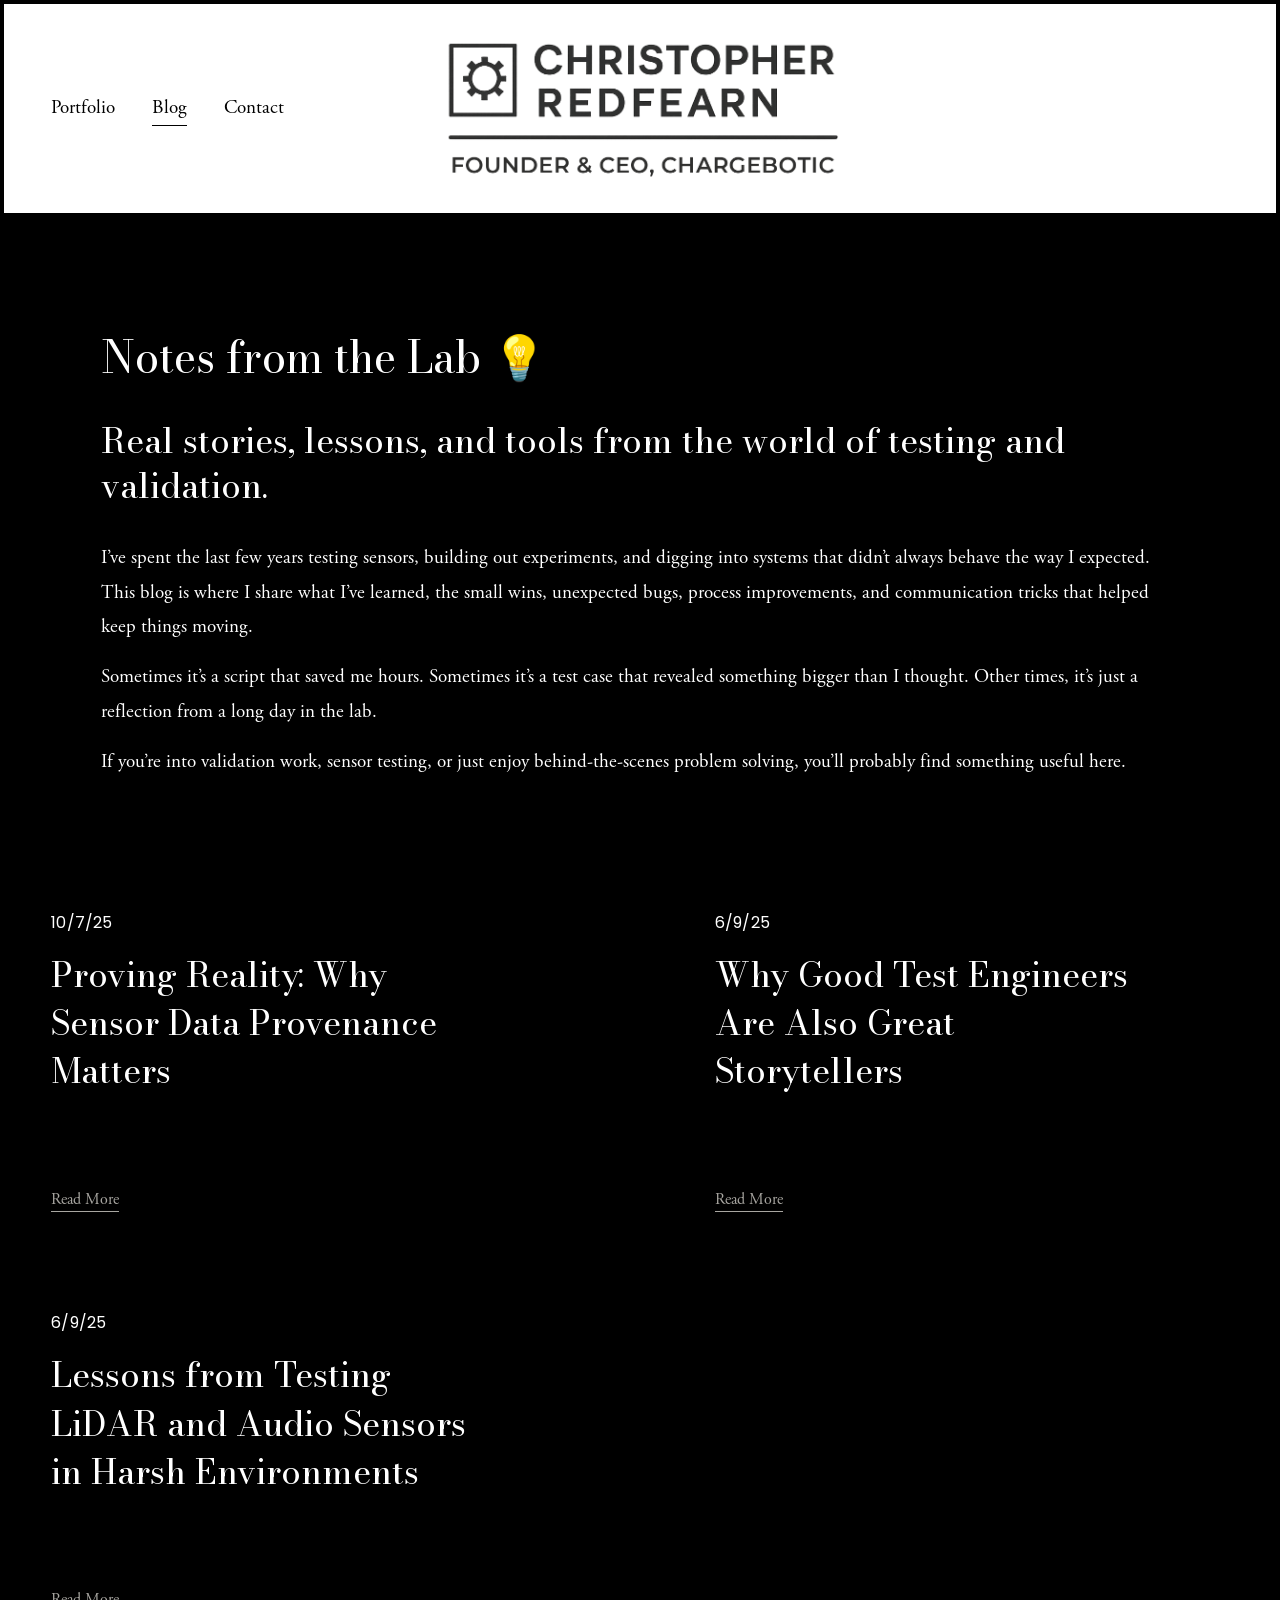
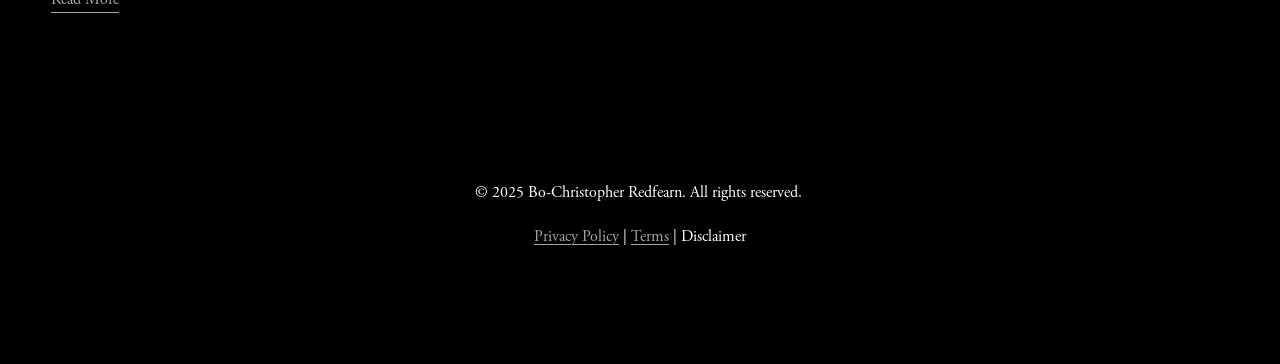
==== commit 052287c0: "Logo tagline and site titles: Founder & CEO, Chargebotic" ====
--- a/blog/index.html
+++ b/blog/index.html
@@ -4,18 +4,18 @@
     <!-- This is Squarespace. --><!-- bat-seahorse-wntn -->
 <base href="">
 <meta charset="utf-8">
-<title>Blog | Discover Reliable Sensing Solutions — Christopher Redfearn | Engineer. Speaker. Builder.</title>
+<title>Blog | Discover Reliable Sensing Solutions — Christopher Redfearn | Founder &amp; CEO, Chargebotic</title>
 <meta http-equiv="Accept-CH" content="Sec-CH-UA-Platform-Version, Sec-CH-UA-Model"><link rel="icon" type="image/x-icon" href="/assets/f6f9150717e1ac7b.ico">
 <link rel="canonical" href="/blog">
-<meta property="og:site_name" content="Christopher Redfearn | Engineer. Speaker. Builder.">
-<meta property="og:title" content="Blog | Discover Reliable Sensing Solutions — Christopher Redfearn | Engineer. Speaker. Builder.">
+<meta property="og:site_name" content="Christopher Redfearn | Founder &amp; CEO, Chargebotic">
+<meta property="og:title" content="Blog | Discover Reliable Sensing Solutions — Christopher Redfearn | Founder &amp; CEO, Chargebotic">
 <meta property="og:url" content="/blog">
 <meta property="og:type" content="website">
 <meta property="og:description" content="Learn about testing LiDAR and audio sensors in harsh conditions to ensure accuracy and reliability for autonomous systems. Strategies for real-world validation.">
-<meta itemprop="name" content="Blog | Discover Reliable Sensing Solutions — Christopher Redfearn | Engineer. Speaker. Builder.">
+<meta itemprop="name" content="Blog | Discover Reliable Sensing Solutions — Christopher Redfearn | Founder &amp; CEO, Chargebotic">
 <meta itemprop="url" content="/blog">
 <meta itemprop="description" content="Learn about testing LiDAR and audio sensors in harsh conditions to ensure accuracy and reliability for autonomous systems. Strategies for real-world validation.">
-<meta name="twitter:title" content="Blog | Discover Reliable Sensing Solutions — Christopher Redfearn | Engineer. Speaker. Builder.">
+<meta name="twitter:title" content="Blog | Discover Reliable Sensing Solutions — Christopher Redfearn | Founder &amp; CEO, Chargebotic">
 <meta name="twitter:url" content="/blog">
 <meta name="twitter:card" content="summary">
 <meta name="twitter:description" content="Learn about testing LiDAR and audio sensors in harsh conditions to ensure accuracy and reliability for autonomous systems. Strategies for real-world validation.">
@@ -751,7 +751,7 @@
                       <div class="header-title-logo">
                         <a href="/" data-animation-role="header-element">
                         
-<img elementtiming="nbf-header-logo-desktop" src="/assets/d0abbe941110e14e.png" alt="Christopher Redfearn | Engineer. Speaker. Builder." style="display:block" fetchpriority="high" decoding="async" data-loader="raw">
+<img elementtiming="nbf-header-logo-desktop" src="/assets/logo-founder.png" alt="Christopher Redfearn | Founder &amp; CEO, Chargebotic" style="display:block" fetchpriority="high" decoding="async" data-loader="raw">
 
                         </a>
                       </div>
@@ -898,7 +898,7 @@
                       <div class="header-title-logo">
                         <a href="/" data-animation-role="header-element">
                         
-<img elementtiming="nbf-header-logo-desktop" src="/assets/d0abbe941110e14e.png" alt="Christopher Redfearn | Engineer. Speaker. Builder." style="display:block" fetchpriority="high" decoding="async" data-loader="raw">
+<img elementtiming="nbf-header-logo-desktop" src="/assets/logo-founder.png" alt="Christopher Redfearn | Founder &amp; CEO, Chargebotic" style="display:block" fetchpriority="high" decoding="async" data-loader="raw">
 
                         </a>
                       </div>
